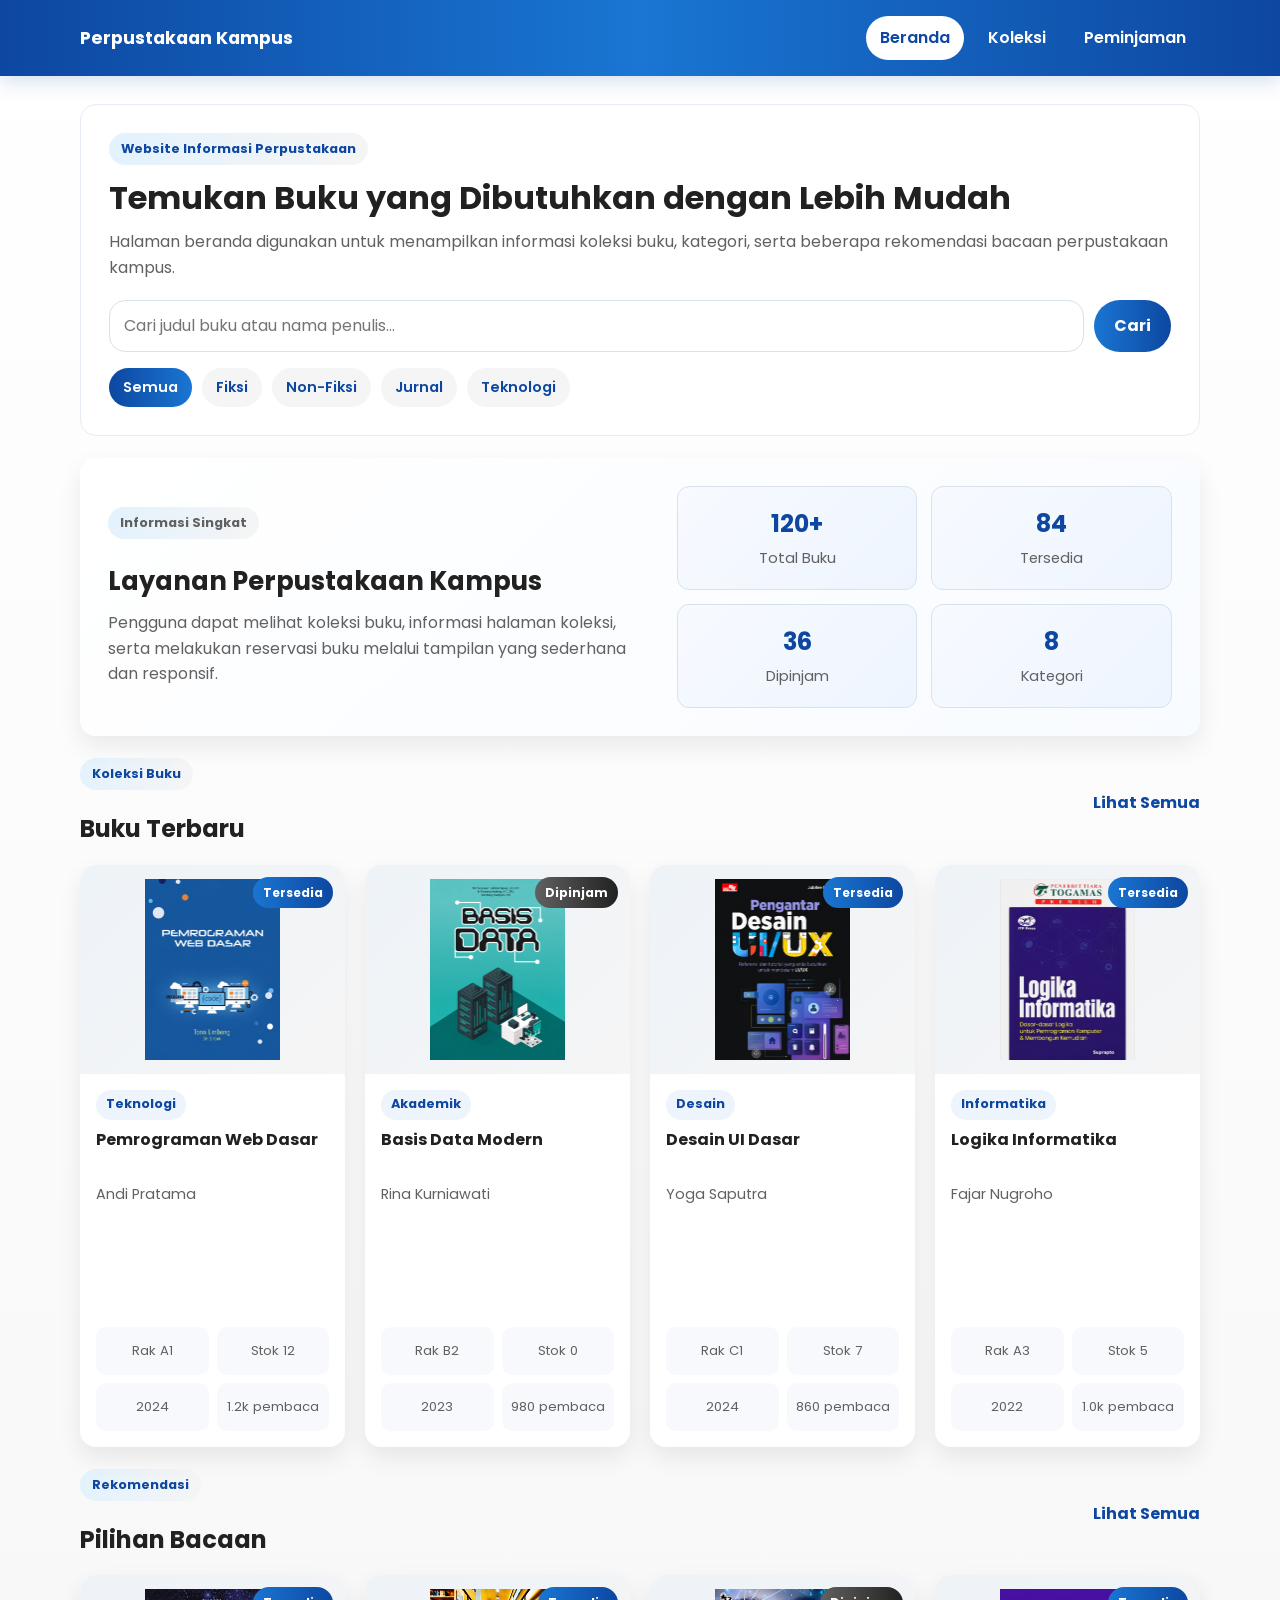
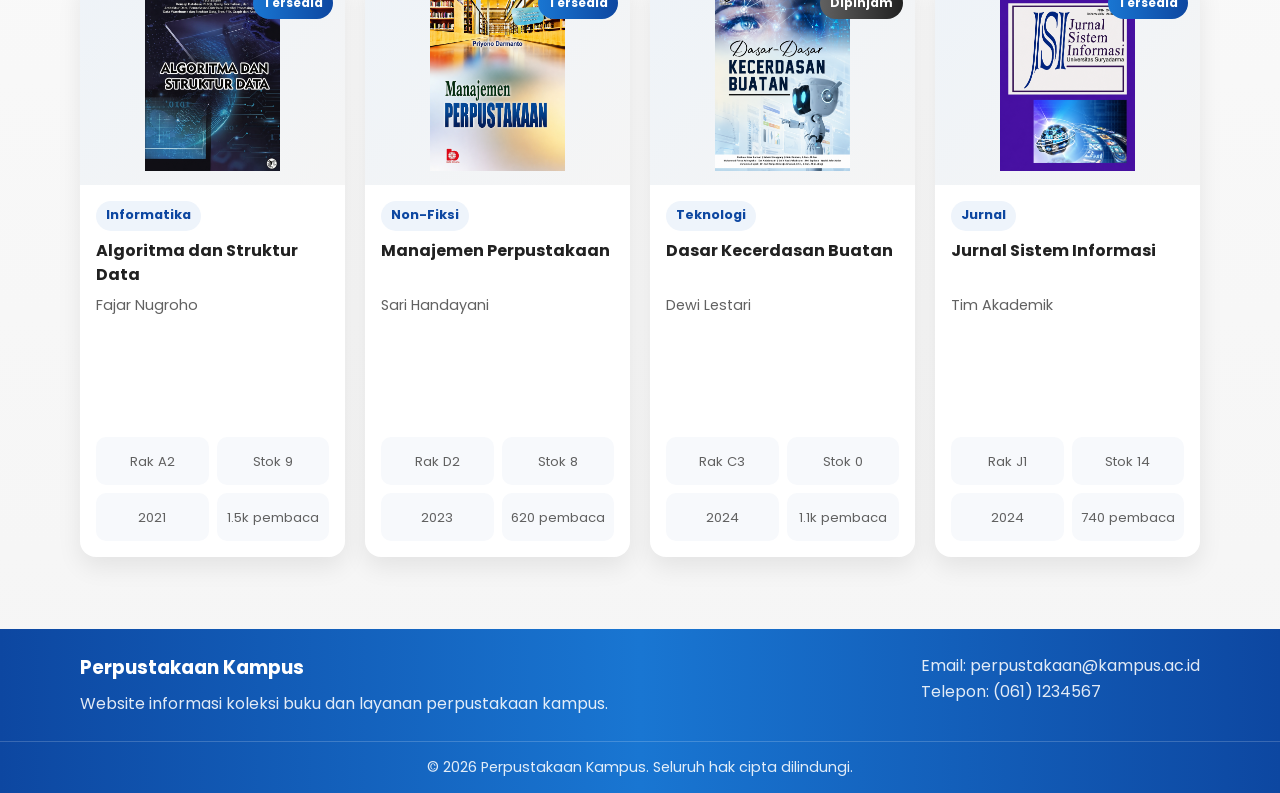
==== index.html @ 957987d6 "push awal 3 page" ====
<!DOCTYPE html>
<html lang="id">
  <head>
    <meta charset="UTF-8" />
    <meta name="viewport" content="width=device-width, initial-scale=1.0" />
    <title>Website Informasi Perpustakaan</title>

    <link rel="preconnect" href="https://fonts.googleapis.com" />
    <link rel="preconnect" href="https://fonts.gstatic.com" crossorigin />
    <link
      href="https://fonts.googleapis.com/css2?family=Poppins:wght@400;500;600;700&display=swap"
      rel="stylesheet"
    />

    <link rel="stylesheet" href="style/style.css" />
  </head>
  <body>
    <header class="site-header">
      <div class="container nav-wrapper">
        <input type="checkbox" id="nav-check-index" class="nav-check" />
        <nav class="navbar">
          <label
            for="nav-check-index"
            class="nav-toggle"
            aria-label="Buka menu navigasi"
          >
            <span></span>
            <span></span>
            <span></span>
          </label>

          <a href="index.html" class="logo">Perpustakaan Kampus</a>

          <ul class="nav-menu">
            <li><a href="index.html" class="active">Beranda</a></li>
            <li><a href="./page/koleksi.html">Koleksi</a></li>
            <li><a href="./page/peminjaman.html">Peminjaman</a></li>
          </ul>
        </nav>
      </div>
    </header>

    <main>
      <section class="hero">
        <div class="container">
          <div class="hero-content">
            <p class="hero-label">Website Informasi Perpustakaan</p>
            <h1>Temukan Buku yang Dibutuhkan dengan Lebih Mudah</h1>
            <p class="hero-text">
              Halaman beranda digunakan untuk menampilkan informasi koleksi
              buku, kategori, serta beberapa rekomendasi bacaan perpustakaan
              kampus.
            </p>

            <form class="search-box">
              <input
                type="search"
                placeholder="Cari judul buku atau nama penulis..."
              />
              <button type="submit">Cari</button>
            </form>

            <div class="category-list">
              <span class="category active">Semua</span>
              <span class="category">Fiksi</span>
              <span class="category">Non-Fiksi</span>
              <span class="category">Jurnal</span>
              <span class="category">Teknologi</span>
            </div>
          </div>
        </div>
      </section>

      <section class="info-section">
        <div class="container">
          <div class="info-box">
            <div class="info-text">
              <p class="section-label">Informasi Singkat</p>
              <h2>Layanan Perpustakaan Kampus</h2>
              <p>
                Pengguna dapat melihat koleksi buku, informasi halaman koleksi,
                serta melakukan reservasi buku melalui tampilan yang sederhana
                dan responsif.
              </p>
            </div>

            <div class="info-stats">
              <div class="stat-item">
                <h3>120+</h3>
                <p>Total Buku</p>
              </div>
              <div class="stat-item">
                <h3>84</h3>
                <p>Tersedia</p>
              </div>
              <div class="stat-item">
                <h3>36</h3>
                <p>Dipinjam</p>
              </div>
              <div class="stat-item">
                <h3>8</h3>
                <p>Kategori</p>
              </div>
            </div>
          </div>
        </div>
      </section>

      <section class="book-section">
        <div class="container">
          <div class="section-header">
            <div>
              <p class="section-label">Koleksi Buku</p>
              <h2>Buku Terbaru</h2>
            </div>
            <a href="./page/koleksi.html" class="section-link">Lihat Semua</a>
          </div>

          <div class="book-grid">
            <article class="book-card">
              <div class="book-image">
                <img
                  src="./image/pemrograman web dasar.png"
                  alt="Cover buku Pemrograman Web Dasar"
                />
                <span class="status tersedia">Tersedia</span>
              </div>
              <div class="book-content">
                <p class="book-tag">Teknologi</p>
                <h3>Pemrograman Web Dasar</h3>
                <p class="author">Andi Pratama</p>
                <div class="meta">
                  <span>Rak A1</span>
                  <span>Stok 12</span>
                  <span>2024</span>
                  <span>1.2k pembaca</span>
                </div>
              </div>
            </article>

            <article class="book-card">
              <div class="book-image">
                <img
                  src="./image/basis data.png"
                  alt="Cover buku Basis Data Modern"
                />
                <span class="status dipinjam">Dipinjam</span>
              </div>
              <div class="book-content">
                <p class="book-tag">Akademik</p>
                <h3>Basis Data Modern</h3>
                <p class="author">Rina Kurniawati</p>
                <div class="meta">
                  <span>Rak B2</span>
                  <span>Stok 0</span>
                  <span>2023</span>
                  <span>980 pembaca</span>
                </div>
              </div>
            </article>

            <article class="book-card">
              <div class="book-image">
                <img
                  src="./image/desain UIUX.png"
                  alt="Cover buku Desain UI Dasar"
                />
                <span class="status tersedia">Tersedia</span>
              </div>
              <div class="book-content">
                <p class="book-tag">Desain</p>
                <h3>Desain UI Dasar</h3>
                <p class="author">Yoga Saputra</p>
                <div class="meta">
                  <span>Rak C1</span>
                  <span>Stok 7</span>
                  <span>2024</span>
                  <span>860 pembaca</span>
                </div>
              </div>
            </article>

            <article class="book-card">
              <div class="book-image">
                <img
                  src="./image/Logika Informatika.png"
                  alt="Cover buku Logika Informatika"
                />
                <span class="status tersedia">Tersedia</span>
              </div>
              <div class="book-content">
                <p class="book-tag">Informatika</p>
                <h3>Logika Informatika</h3>
                <p class="author">Fajar Nugroho</p>
                <div class="meta">
                  <span>Rak A3</span>
                  <span>Stok 5</span>
                  <span>2022</span>
                  <span>1.0k pembaca</span>
                </div>
              </div>
            </article>
          </div>
        </div>
      </section>

      <section class="book-section">
        <div class="container">
          <div class="section-header">
            <div>
              <p class="section-label">Rekomendasi</p>
              <h2>Pilihan Bacaan</h2>
            </div>
            <a href="./page/koleksi.html" class="section-link">Lihat Semua</a>
          </div>

          <div class="book-grid">
            <article class="book-card">
              <div class="book-image">
                <img
                  src="./image/algoritma dan struktur data.png"
                  alt="Cover buku Algoritma dan Struktur Data"
                />
                <span class="status tersedia">Tersedia</span>
              </div>
              <div class="book-content">
                <p class="book-tag">Informatika</p>
                <h3>Algoritma dan Struktur Data</h3>
                <p class="author">Fajar Nugroho</p>
                <div class="meta">
                  <span>Rak A2</span>
                  <span>Stok 9</span>
                  <span>2021</span>
                  <span>1.5k pembaca</span>
                </div>
              </div>
            </article>

            <article class="book-card">
              <div class="book-image">
                <img
                  src="./image/buku manajemen perpustakaan.png"
                  alt="Cover buku Manajemen Perpustakaan"
                />
                <span class="status tersedia">Tersedia</span>
              </div>
              <div class="book-content">
                <p class="book-tag">Non-Fiksi</p>
                <h3>Manajemen Perpustakaan</h3>
                <p class="author">Sari Handayani</p>
                <div class="meta">
                  <span>Rak D2</span>
                  <span>Stok 8</span>
                  <span>2023</span>
                  <span>620 pembaca</span>
                </div>
              </div>
            </article>

            <article class="book-card">
              <div class="book-image">
                <img
                  src="./image/AI.png"
                  alt="Cover buku Dasar Kecerdasan Buatan"
                />
                <span class="status dipinjam">Dipinjam</span>
              </div>
              <div class="book-content">
                <p class="book-tag">Teknologi</p>
                <h3>Dasar Kecerdasan Buatan</h3>
                <p class="author">Dewi Lestari</p>
                <div class="meta">
                  <span>Rak C3</span>
                  <span>Stok 0</span>
                  <span>2024</span>
                  <span>1.1k pembaca</span>
                </div>
              </div>
            </article>

            <article class="book-card">
              <div class="book-image">
                <img
                  src="./image/jurnal SI.png"
                  alt="Cover buku Jurnal Sistem Informasi"
                />
                <span class="status tersedia">Tersedia</span>
              </div>
              <div class="book-content">
                <p class="book-tag">Jurnal</p>
                <h3>Jurnal Sistem Informasi</h3>
                <p class="author">Tim Akademik</p>
                <div class="meta">
                  <span>Rak J1</span>
                  <span>Stok 14</span>
                  <span>2024</span>
                  <span>740 pembaca</span>
                </div>
              </div>
            </article>
          </div>
        </div>
      </section>
    </main>

    <footer class="site-footer">
      <div class="container footer-content">
        <div>
          <h3>Perpustakaan Kampus</h3>
          <p>Website informasi koleksi buku dan layanan perpustakaan kampus.</p>
        </div>
        <div>
          <p>Email: perpustakaan@kampus.ac.id</p>
          <p>Telepon: (061) 1234567</p>
        </div>
      </div>
      <div class="footer-bottom">
        <p>&copy; 2026 Perpustakaan Kampus. Seluruh hak cipta dilindungi.</p>
      </div>
    </footer>
  </body>
</html>
---- style/style.css ----
* {
  margin: 0;
  padding: 0;
  box-sizing: border-box;
}

html {
  scroll-behavior: smooth;
}

body {
  font-family: "Poppins", Arial, sans-serif;
  background: linear-gradient(180deg, #ffffff 0%, #f5f5f5 100%);
  color: #212121;
  line-height: 1.6;
}

img {
  width: 100%;
  display: block;
}

a {
  text-decoration: none;
  color: inherit;
}

button,
input,
select,
textarea {
  font: inherit;
}

input,
select,
textarea {
  outline: none;
}

.container {
  width: 90%;
  max-width: 1120px;
  margin: 0 auto;
}

/* header */
.site-header {
  background: linear-gradient(90deg, #0d47a1 0%, #1976d2 50%, #0d47a1 100%);
  position: sticky;
  top: 0;
  z-index: 1000;
  box-shadow: 0 6px 18px rgba(13, 71, 161, 0.16);
}

.nav-wrapper {
  position: relative;
}

.nav-check {
  display: none;
}

.navbar {
  min-height: 76px;
  display: flex;
  align-items: center;
  justify-content: space-between;
  gap: 20px;
}

.logo {
  font-size: 1.1rem;
  font-weight: 700;
  color: #ffffff;
}

.nav-menu {
  list-style: none;
  display: flex;
  align-items: center;
  gap: 10px;
  flex-wrap: wrap;
}

.nav-menu a {
  display: inline-block;
  padding: 9px 14px;
  border-radius: 999px;
  font-weight: 600;
  color: #ffffff;
  transition: 0.25s ease;
}

.nav-menu a:hover {
  background: rgba(255, 255, 255, 0.16);
  color: #ffffff;
}

.nav-menu a.active {
  background: #ffffff;
  color: #0d47a1;
}

.nav-toggle {
  display: none;
  width: 42px;
  height: 42px;
  border-radius: 10px;
  border: 1px solid rgba(255, 255, 255, 0.28);
  background: rgba(255, 255, 255, 0.14);
  cursor: pointer;
  align-items: center;
  justify-content: center;
  flex-direction: column;
  gap: 5px;
}

.nav-toggle span {
  width: 20px;
  height: 2px;
  background: #ffffff;
  display: block;
  transition: 0.25s ease;
}

/* section */
main {
  padding: 28px 0 40px;
}

.hero,
.page-hero,
.info-section,
.book-section,
.content-section {
  margin-bottom: 22px;
}

.hero-content,
.page-intro,
.info-box,
.book-card,
.form-card,
.info-card,
.toolbar,
.peminjaman-box {
  background: #ffffff;
  border-radius: 16px;
}

.page-intro,
.info-box,
.book-card,
.form-card,
.info-card,
.toolbar,
.peminjaman-box {
  box-shadow: 0 10px 24px rgba(0, 0, 0, 0.08);
}

.hero-content,
.page-intro,
.info-box,
.form-card,
.peminjaman-box {
  padding: 28px;
}

.hero-label,
.section-label {
  display: inline-block;
  background: linear-gradient(90deg, #e3f2fd 0%, #f5f5f5 100%);
  color: #0d47a1;
  padding: 6px 12px;
  border-radius: 999px;
  font-size: 0.8rem;
  font-weight: 700;
  margin-bottom: 12px;
}

/* hero */
.hero {
  background: transparent;
  border-radius: 0;
  padding: 0;
}

.hero-content {
  box-shadow: none;
  border: 1px solid #e6ecf3;
}

.hero-content h1,
.page-intro h1 {
  font-size: 2rem;
  line-height: 1.3;
  margin-bottom: 10px;
}

.hero-text,
.page-intro p,
.info-text p,
.info-card p,
.form-note,
.peminjaman-desc {
  color: #616161;
}

/* search box */
.search-box,
.toolbar-search {
  display: flex;
  gap: 10px;
  margin: 20px 0 16px;
}

.search-box input,
.toolbar-search input,
.form-group input,
.form-group select,
.form-group textarea {
  flex: 1;
  padding: 12px 14px;
  border: 1px solid #d9e1ea;
  border-radius: 16px;
  background: #ffffff;
}

.form-group textarea {
  border-radius: 12px;
  resize: vertical;
}

.search-box input:focus,
.toolbar-search input:focus,
.form-group input:focus,
.form-group select:focus,
.form-group textarea:focus {
  border-color: #1976d2;
  box-shadow: 0 0 0 3px rgba(25, 118, 210, 0.1);
}

.search-box button,
.btn-primary,
.btn-secondary {
  border: none;
  border-radius: 999px;
  padding: 12px 20px;
  font-weight: 700;
  cursor: pointer;
  transition: 0.25s ease;
}

.search-box button,
.btn-primary {
  background: linear-gradient(90deg, #1976d2 0%, #0d47a1 100%);
  color: #ffffff;
}

.btn-secondary {
  background: linear-gradient(90deg, #0d47a1 0%, #1976d2 100%);
  color: #ffffff;
}

.search-box button:hover,
.btn-primary:hover,
.btn-secondary:hover {
  transform: translateY(-2px);
  filter: brightness(0.96);
}

/* kategori */
.category-list,
.category-chips {
  display: flex;
  flex-wrap: wrap;
  gap: 10px;
}

.category,
.category-chip {
  padding: 8px 14px;
  border-radius: 999px;
  background: #f5f5f5;
  color: #0d47a1;
  font-size: 0.9rem;
  font-weight: 600;
  transition: 0.25s ease;
}

.category.active,
.category-chip.active {
  background: linear-gradient(90deg, #0d47a1 0%, #1976d2 100%);
  color: #ffffff;
}

.category:hover,
.category-chip:hover {
  background: #1976d2;
  color: #ffffff;
  transform: translateY(-2px);
}

/* info dan statistika */
.info-box {
  display: grid;
  grid-template-columns: 1.1fr 1fr;
  gap: 24px;
  align-items: center;
  background: linear-gradient(135deg, #ffffff 0%, #f8fbff 100%);
}

.info-text h2 {
  font-size: 1.6rem;
  margin: 10px 0 8px;
}

.info-stats {
  display: grid;
  grid-template-columns: repeat(2, 1fr);
  gap: 14px;
}

.stat-item {
  background: linear-gradient(135deg, #f7faff 0%, #eef5ff 100%);
  border: 1px solid #d9e1ea;
  border-radius: 12px;
  padding: 18px;
  text-align: center;
  animation: fadeUp 0.8s ease both;
}

.stat-item:nth-child(1) {
  animation-delay: 0.1s;
}

.stat-item:nth-child(2) {
  animation-delay: 0.2s;
}

.stat-item:nth-child(3) {
  animation-delay: 0.3s;
}

.stat-item:nth-child(4) {
  animation-delay: 0.4s;
}

.stat-item h3 {
  color: #0d47a1;
  font-size: 1.5rem;
  margin-bottom: 4px;
}

.stat-item p {
  color: #616161;
  font-size: 0.92rem;
}

/* styling section header */
.section-header {
  display: flex;
  justify-content: space-between;
  align-items: center;
  gap: 16px;
  margin-bottom: 16px;
}

.section-header h2 {
  margin-top: 8px;
  font-size: 1.5rem;
}

.section-link {
  color: #0d47a1;
  font-weight: 700;
  transition: 0.25s ease;
}

.section-link:hover {
  color: #1976d2;
}

/* style bagian card buku */
.book-grid {
  display: grid;
  grid-template-columns: repeat(4, minmax(0, 1fr));
  gap: 20px;
  align-items: stretch;
}

.book-card {
  background: #ffffff;
  overflow: hidden;
  transition: 0.25s ease;
  height: 100%;
  display: flex;
  flex-direction: column;
}

.book-card:hover {
  transform: translateY(-4px);
  box-shadow: 0 14px 28px rgba(13, 71, 161, 0.12);
}

.book-image {
  position: relative;
  width: 100%;
  height: 320px;
  background: linear-gradient(135deg, #eef3f8 0%, #f5f5f5 100%);
  overflow: hidden;
  display: flex;
  align-items: center;
  justify-content: center;
  padding: 14px;
}

.book-image img {
  width: 100%;
  height: 100%;
  object-fit: contain;
  object-position: center;
  border-radius: 10px;
}

.status {
  position: absolute;
  top: 12px;
  right: 12px;
  font-size: 0.75rem;
  font-weight: 700;
  color: #ffffff;
  padding: 6px 10px;
  border-radius: 999px;
  z-index: 2;
}

.status.tersedia {
  background: linear-gradient(90deg, #1976d2 0%, #0d47a1 100%);
}

.status.dipinjam {
  background: linear-gradient(90deg, #616161 0%, #212121 100%);
}

.book-content {
  padding: 16px;
  display: grid;
  grid-template-rows: auto 48px 24px 1fr;
  row-gap: 8px;
  height: 100%;
}

.book-tag {
  display: inline-flex;
  align-items: center;
  justify-content: center;
  width: fit-content;
  min-height: 30px;
  padding: 4px 10px;
  border-radius: 999px;
  background: #eef4fb;
  color: #0d47a1;
  font-size: 0.8rem;
  font-weight: 700;
  transition: 0.25s ease;
}

.book-tag:hover {
  background: #1976d2;
  color: #ffffff;
}

.book-content h3 {
  font-size: 1rem;
  line-height: 1.5;
  min-height: 48px;
  overflow: hidden;
  margin: 0;
}

.author {
  font-size: 0.9rem;
  color: #616161;
  line-height: 1.5;
  min-height: 24px;
  overflow: hidden;
  margin: 0;
  white-space: nowrap;
}

.meta {
  display: grid;
  grid-template-columns: repeat(2, minmax(0, 1fr));
  grid-auto-rows: 48px;
  gap: 8px;
  align-self: end;
}

.meta span {
  background: #f7f9fc;
  padding: 8px 10px;
  border-radius: 10px;
  font-size: 0.82rem;
  color: #616161;
  text-align: center;
  height: 48px;
  display: flex;
  align-items: center;
  justify-content: center;
  line-height: 1.2;
  white-space: nowrap;
  overflow: hidden;
}

/* koleksi */
.toolbar {
  display: flex;
  justify-content: space-between;
  align-items: end;
  gap: 16px;
  padding: 20px;
  margin-bottom: 16px;
}

.toolbar-side label,
.form-group label {
  display: block;
  margin-bottom: 8px;
  color: #0d47a1;
  font-weight: 700;
}

.toolbar-side select {
  padding: 12px 14px;
  border: 1px solid #d9e1ea;
  border-radius: 16px;
  min-width: 200px;
  background: #ffffff;
}

.result-bar {
  margin: 16px 0;
  color: #616161;
  font-weight: 600;
}

#nama,
#nim,
#judul {
  width: 100%;
  max-width: 100%;
  min-width: 0;
  display: block;
  padding: 12px 16px;
  border: 1px solid #d9e1ea;
  border-radius: 20px;
  background: #ffffff;
  box-sizing: border-box;
}

#nama:focus,
#nim:focus,
#judul:focus {
  border-color: #1976d2;
}

#nama::placeholder,
#nim::placeholder,
#judul::placeholder {
  color: #616161;
}

.form-actions {
  display: flex;
  gap: 10px;
  flex-wrap: wrap;
}

.info-stack {
  display: grid;
  gap: 16px;
}

.info-card {
  padding: 20px;
}

.info-card h3 {
  color: #0d47a1;
  margin-bottom: 8px;
}

.form-note {
  margin-top: 14px;
  font-size: 0.95rem;
}

/* peminjaman styling */
.peminjaman-grid {
  display: grid;
  grid-template-columns: 1.1fr 0.9fr;
  gap: 20px;
}

.peminjaman-title {
  margin-bottom: 10px;
  font-size: 1.5rem;
  color: #212121;
}

.peminjaman-desc {
  margin-bottom: 18px;
}

.peminjaman-form-reset {
  box-shadow: none;
  padding: 0;
  background: transparent;
  border-radius: 0;
}

/* footer */
.site-footer {
  background: linear-gradient(90deg, #0d47a1 0%, #1976d2 50%, #0d47a1 100%);
  margin-top: 10px;
}

.footer-content {
  display: flex;
  justify-content: space-between;
  gap: 20px;
  padding: 24px 0;
}

.footer-content h3 {
  color: #ffffff;
  margin-bottom: 8px;
}

.footer-content p {
  color: rgba(255, 255, 255, 0.88);
}

.footer-bottom {
  border-top: 1px solid rgba(255, 255, 255, 0.18);
  text-align: center;
  padding: 14px 0;
  color: rgba(255, 255, 255, 0.88);
  font-size: 0.9rem;
}

/* animasi */
body {
  animation: pageFade 0.6s ease;
}

.hero-content,
.page-intro,
.info-box,
.toolbar,
.peminjaman-box,
.form-card,
.info-card {
  animation: fadeUp 0.7s ease both;
}

.book-card {
  animation: fadeUp 0.8s ease both;
}

.book-card:nth-child(1) {
  animation-delay: 0.1s;
}

.book-card:nth-child(2) {
  animation-delay: 0.2s;
}

.book-card:nth-child(3) {
  animation-delay: 0.3s;
}

.book-card:nth-child(4) {
  animation-delay: 0.4s;
}

.book-card:nth-child(5) {
  animation-delay: 0.5s;
}

.book-card:nth-child(6) {
  animation-delay: 0.6s;
}

.book-card:nth-child(7) {
  animation-delay: 0.7s;
}

.book-card:nth-child(8) {
  animation-delay: 0.8s;
}

@keyframes pageFade {
  from {
    opacity: 0;
  }
  to {
    opacity: 1;
  }
}

@keyframes fadeUp {
  from {
    opacity: 0;
    transform: translateY(14px);
  }
  to {
    opacity: 1;
    transform: translateY(0);
  }
}

@keyframes fadeUp {
  from {
    opacity: 0;
    transform: translateY(14px);
  }
  to {
    opacity: 1;
    transform: translateY(0);
  }
}

/* responsive dimensi 1024 */
@media (max-width: 1024px) {
  .book-grid {
    grid-template-columns: repeat(3, minmax(0, 1fr));
    gap: 18px;
  }

  .info-box {
    grid-template-columns: 1fr;
  }

  .peminjaman-grid {
    grid-template-columns: 1fr;
  }
}

/* responsive dimensi 768 */
@media (max-width: 768px) {
  .navbar {
    flex-wrap: wrap;
    justify-content: flex-start;
    min-height: 72px;
    padding: 14px 0;
    gap: 12px;
  }

  .nav-toggle {
    display: flex;
    order: 1;
  }

  .logo {
    order: 2;
  }

  .nav-menu {
    order: 3;
    width: 100%;
    flex-direction: column;
    align-items: flex-start;
    gap: 8px;
    max-height: 0;
    overflow: hidden;
    background: #f8fbff;
    border-radius: 12px;
    transition: max-height 0.3s ease, padding 0.3s ease, margin-top 0.3s ease;
    padding: 0 12px;
    margin-top: 0;
  }

  .nav-menu li {
    width: 100%;
  }

  .nav-menu a {
    width: 100%;
    border-radius: 10px;
    color: #0d47a1;
  }

  .nav-menu a.active {
    background: linear-gradient(90deg, #0d47a1 0%, #1976d2 100%);
    color: #ffffff;
  }

  .nav-check:checked + .navbar .nav-menu {
    max-height: 420px;
    padding: 12px;
    margin-top: 8px;
    border: 1px solid #d9e1ea;
  }

  .nav-check:checked + .navbar .nav-toggle span:nth-child(1) {
    transform: translateY(7px) rotate(45deg);
  }

  .nav-check:checked + .navbar .nav-toggle span:nth-child(2) {
    opacity: 0;
  }

  .nav-check:checked + .navbar .nav-toggle span:nth-child(3) {
    transform: translateY(-7px) rotate(-45deg);
  }

  .hero-content,
  .page-intro,
  .info-box,
  .peminjaman-box,
  .form-card,
  .toolbar {
    padding: 20px;
    border-radius: 14px;
  }

  .hero-content h1,
  .page-intro h1 {
    font-size: 1.7rem;
  }

  .book-grid {
    grid-template-columns: repeat(2, minmax(0, 1fr));
    gap: 16px;
    align-items: stretch;
  }

  .book-image {
    height: 300px;
    padding: 12px;
  }

  .book-content {
    padding: 14px;
    grid-template-rows: auto 46px 22px 1fr;
    row-gap: 8px;
  }

  .book-content h3 {
    font-size: 0.96rem;
    line-height: 1.45;
    min-height: 46px;
  }

  .author {
    font-size: 0.86rem;
    line-height: 1.4;
    min-height: 22px;
  }

  .meta {
    grid-template-columns: repeat(2, minmax(0, 1fr));
    gap: 8px;
  }

  .meta span {
    font-size: 0.8rem;
    min-height: 38px;
    padding: 8px;
  }

  .info-stats {
    grid-template-columns: repeat(2, 1fr);
  }

  .toolbar {
    flex-direction: column;
    align-items: stretch;
  }

  .toolbar-search {
    width: 100%;
  }

  .toolbar-search input,
  .toolbar-search button {
    width: 100%;
  }

  .toolbar-side select {
    width: 100%;
    min-width: 0;
  }
}

/* responsive dimensi 576 */
@media (max-width: 576px) {
  .container {
    width: 92%;
  }

  main {
    padding: 20px 0 32px;
  }

  .hero,
  .page-hero,
  .info-section,
  .book-section,
  .content-section {
    margin-bottom: 18px;
  }

  .hero-content,
  .page-intro,
  .info-box,
  .form-card,
  .toolbar,
  .peminjaman-box {
    padding: 18px;
    border-radius: 12px;
  }

  .hero-content h1,
  .page-intro h1 {
    font-size: 1.45rem;
  }

  .hero-text,
  .page-intro p,
  .info-text p,
  .info-card p,
  .form-note,
  .peminjaman-desc {
    font-size: 0.92rem;
  }

  .search-box,
  .toolbar-search,
  .form-actions {
    flex-direction: column;
  }

  .search-box button,
  .btn-primary,
  .btn-secondary,
  .toolbar-search button {
    width: 100%;
  }

  .category-list,
  .category-chips {
    gap: 8px;
  }

  .category,
  .category-chip {
    font-size: 0.82rem;
    padding: 7px 12px;
  }

  .section-header {
    flex-direction: column;
    align-items: flex-start;
  }

  .section-header h2 {
    font-size: 1.3rem;
  }

  .book-grid {
    grid-template-columns: 1fr;
  }

  .book-image {
    height: 280px;
    padding: 12px;
  }

  .info-stats {
    grid-template-columns: 1fr;
  }

  .meta {
    grid-template-columns: 1fr 1fr;
  }

  .footer-content {
    flex-direction: column;
    padding: 20px 0;
  }
}
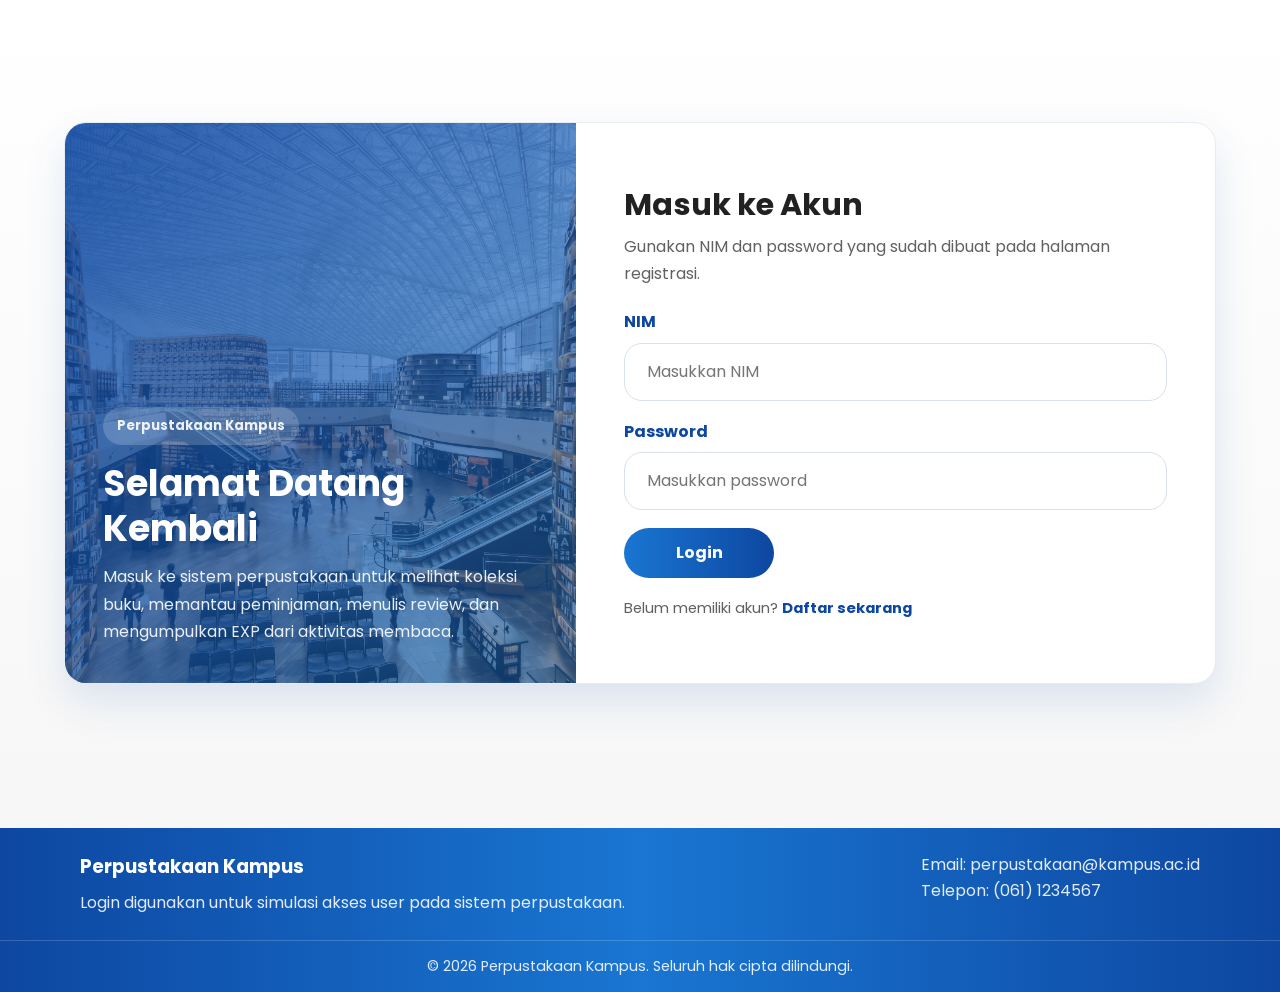
==== commit 2362989b: "full program" ====
--- a/index.html
+++ b/index.html
@@ -3,7 +3,7 @@
   <head>
     <meta charset="UTF-8" />
     <meta name="viewport" content="width=device-width, initial-scale=1.0" />
-    <title>Website Informasi Perpustakaan</title>
+    <title>Website Perpustakaan Kampus</title>
 
     <link rel="preconnect" href="https://fonts.googleapis.com" />
     <link rel="preconnect" href="https://fonts.gstatic.com" crossorigin />
@@ -11,13 +11,20 @@
       href="https://fonts.googleapis.com/css2?family=Poppins:wght@400;500;600;700&display=swap"
       rel="stylesheet"
     />
-
+    <link rel="icon" type="image/png" href="image/logo.png" />
     <link rel="stylesheet" href="style/style.css" />
+    <script>
+      // mengarahkan halaman login
+      if (!localStorage.getItem("akunLoginPerpustakaan")) {
+        window.location.replace("page/login.html");
+      }
+    </script>
   </head>
   <body>
     <header class="site-header">
       <div class="container nav-wrapper">
         <input type="checkbox" id="nav-check-index" class="nav-check" />
+
         <nav class="navbar">
           <label
             for="nav-check-index"
@@ -31,25 +38,156 @@
 
           <a href="index.html" class="logo">Perpustakaan Kampus</a>
 
-          <ul class="nav-menu">
+          <ul class="nav-menu nav-menu-main">
             <li><a href="index.html" class="active">Beranda</a></li>
             <li><a href="./page/koleksi.html">Koleksi</a></li>
             <li><a href="./page/peminjaman.html">Peminjaman</a></li>
           </ul>
+
+          <ul class="nav-menu nav-menu-actions">
+            <li>
+              <button
+                type="button"
+                class="nav-icon-link"
+                id="btnNotif"
+                title="Notifikasi"
+                aria-label="Buka notifikasi"
+              >
+                <span class="nav-svg-icon">
+                  <svg xmlns="http://www.w3.org/2000/svg" viewBox="0 0 640 640">
+                    <path
+                      d="M320 64C306.7 64 296 74.7 296 88L296 97.7C214.6 109.3 152 179.4 152 264L152 278.5C152 316.2 142 353.2 123 385.8L101.1 423.2C97.8 429 96 435.5 96 442.2C96 463.1 112.9 480 133.8 480L506.2 480C527.1 480 544 463.1 544 442.2C544 435.5 542.2 428.9 538.9 423.2L517 385.7C498 353.1 488 316.1 488 278.4L488 263.9C488 179.3 425.4 109.2 344 97.6L344 87.9C344 74.6 333.3 63.9 320 63.9zM488.4 432L151.5 432L164.4 409.9C187.7 370 200 324.6 200 278.5L200 264C200 197.7 253.7 144 320 144C386.3 144 440 197.7 440 264L440 278.5C440 324.7 452.3 370 475.5 409.9L488.4 432zM252.1 528C262 556 288.7 576 320 576C351.3 576 378 556 387.9 528L252.1 528z"
+                    />
+                  </svg>
+                </span>
+                <span class="notif-badge" id="notifBadge">0</span>
+              </button>
+            </li>
+
+            <li>
+              <a
+                href="page/profile.html"
+                class="nav-icon-link"
+                title="Profile"
+                aria-label="Buka profile"
+              >
+                <span class="nav-svg-icon">
+                  <svg xmlns="http://www.w3.org/2000/svg" viewBox="0 0 640 640">
+                    <path
+                      d="M320 312C386.3 312 440 258.3 440 192C440 125.7 386.3 72 320 72C253.7 72 200 125.7 200 192C200 258.3 253.7 312 320 312zM290.3 368C191.8 368 112 447.8 112 546.3C112 562.7 125.3 576 141.7 576L498.3 576C514.7 576 528 562.7 528 546.3C528 447.8 448.2 368 349.7 368L290.3 368z"
+                    />
+                  </svg>
+                </span>
+              </a>
+            </li>
+          </ul>
         </nav>
       </div>
     </header>
 
+    <div class="notif-overlay" id="notifOverlay"></div>
+
+    <section class="notif-popup" id="notifPopup" aria-label="Popup notifikasi">
+      <div class="notif-header">
+        <div>
+          <p class="notif-label">Notifikasi</p>
+          <h2>Notifikasi</h2>
+        </div>
+
+        <button
+          type="button"
+          id="btnRefreshNotif"
+          class="notif-refresh"
+          aria-label="Muat ulang notifikasi"
+        >
+          ↻
+        </button>
+      </div>
+
+      <div class="notif-tabs">
+        <button type="button" class="notif-tab active" data-filter="semua">
+          Semua
+        </button>
+
+        <button type="button" class="notif-tab" data-filter="belum">
+          Belum Dibaca
+        </button>
+      </div>
+
+      <!--  menampilkan notifikasi -->
+      <div class="notif-list" id="notifList">
+        <p class="notif-empty">Tidak ada notifikasi</p>
+      </div>
+    </section>
+
     <main>
+      <section class="hero-slider">
+        <div class="container">
+          <div class="slider-card">
+            <div class="slider-content">
+              <p class="slider-label">Perpustakaan Kampus</p>
+
+              <h1 id="sliderJudul">Selamat Datang di Perpustakaan Kampus</h1>
+
+              <p id="sliderDeskripsi">
+                Temukan buku akademik, teknologi, jurnal, dan bacaan pilihan
+                dengan lebih mudah.
+              </p>
+
+              <div class="slider-actions">
+                <a
+                  href="page/koleksi.html"
+                  class="btn-primary"
+                  id="sliderTombol"
+                >
+                  Lihat Koleksi
+                </a>
+
+                <div class="slider-controls">
+                  <button
+                    type="button"
+                    class="slider-control"
+                    id="sliderPrev"
+                    aria-label="Slide sebelumnya"
+                  >
+                    ‹
+                  </button>
+
+                  <button
+                    type="button"
+                    class="slider-control"
+                    id="sliderNext"
+                    aria-label="Slide berikutnya"
+                  >
+                    ›
+                  </button>
+                </div>
+              </div>
+
+              <div id="sliderIndikator" class="slider-dots"></div>
+            </div>
+
+            <div class="slider-image">
+              <img
+                src="image/pemrograman web dasar.png"
+                alt="Banner Perpustakaan Kampus"
+                id="sliderGambar"
+              />
+            </div>
+          </div>
+        </div>
+      </section>
+
       <section class="hero">
         <div class="container">
           <div class="hero-content">
-            <p class="hero-label">Website Informasi Perpustakaan</p>
+            <p class="hero-label">Cari Koleksi Buku</p>
+
             <h1>Temukan Buku yang Dibutuhkan dengan Lebih Mudah</h1>
+
             <p class="hero-text">
-              Halaman beranda digunakan untuk menampilkan informasi koleksi
-              buku, kategori, serta beberapa rekomendasi bacaan perpustakaan
-              kampus.
+              Gunakan pencarian dan kategori untuk menemukan buku yang sesuai
+              sebelum mengajukan peminjaman.
             </p>
 
             <form class="search-box">
@@ -62,10 +200,12 @@
 
             <div class="category-list">
               <span class="category active">Semua</span>
-              <span class="category">Fiksi</span>
+              <span class="category">Teknologi</span>
+              <span class="category">Akademik</span>
+              <span class="category">Desain</span>
+              <span class="category">Informatika</span>
+              <span class="category">Jurnal</span>
               <span class="category">Non-Fiksi</span>
-              <span class="category">Jurnal</span>
-              <span class="category">Teknologi</span>
             </div>
           </div>
         </div>
@@ -78,9 +218,9 @@
               <p class="section-label">Informasi Singkat</p>
               <h2>Layanan Perpustakaan Kampus</h2>
               <p>
-                Pengguna dapat melihat koleksi buku, informasi halaman koleksi,
-                serta melakukan reservasi buku melalui tampilan yang sederhana
-                dan responsif.
+                Website ini membantu mahasiswa melihat koleksi buku, membaca
+                ringkasan buku, mengajukan peminjaman, serta memantau status
+                peminjaman secara sederhana.
               </p>
             </div>
 
@@ -89,14 +229,17 @@
                 <h3>120+</h3>
                 <p>Total Buku</p>
               </div>
+
               <div class="stat-item">
                 <h3>84</h3>
                 <p>Tersedia</p>
               </div>
+
               <div class="stat-item">
                 <h3>36</h3>
                 <p>Dipinjam</p>
               </div>
+
               <div class="stat-item">
                 <h3>8</h3>
                 <p>Kategori</p>
@@ -113,94 +256,12 @@
               <p class="section-label">Koleksi Buku</p>
               <h2>Buku Terbaru</h2>
             </div>
-            <a href="./page/koleksi.html" class="section-link">Lihat Semua</a>
-          </div>
-
-          <div class="book-grid">
-            <article class="book-card">
-              <div class="book-image">
-                <img
-                  src="./image/pemrograman web dasar.png"
-                  alt="Cover buku Pemrograman Web Dasar"
-                />
-                <span class="status tersedia">Tersedia</span>
-              </div>
-              <div class="book-content">
-                <p class="book-tag">Teknologi</p>
-                <h3>Pemrograman Web Dasar</h3>
-                <p class="author">Andi Pratama</p>
-                <div class="meta">
-                  <span>Rak A1</span>
-                  <span>Stok 12</span>
-                  <span>2024</span>
-                  <span>1.2k pembaca</span>
-                </div>
-              </div>
-            </article>
-
-            <article class="book-card">
-              <div class="book-image">
-                <img
-                  src="./image/basis data.png"
-                  alt="Cover buku Basis Data Modern"
-                />
-                <span class="status dipinjam">Dipinjam</span>
-              </div>
-              <div class="book-content">
-                <p class="book-tag">Akademik</p>
-                <h3>Basis Data Modern</h3>
-                <p class="author">Rina Kurniawati</p>
-                <div class="meta">
-                  <span>Rak B2</span>
-                  <span>Stok 0</span>
-                  <span>2023</span>
-                  <span>980 pembaca</span>
-                </div>
-              </div>
-            </article>
-
-            <article class="book-card">
-              <div class="book-image">
-                <img
-                  src="./image/desain UIUX.png"
-                  alt="Cover buku Desain UI Dasar"
-                />
-                <span class="status tersedia">Tersedia</span>
-              </div>
-              <div class="book-content">
-                <p class="book-tag">Desain</p>
-                <h3>Desain UI Dasar</h3>
-                <p class="author">Yoga Saputra</p>
-                <div class="meta">
-                  <span>Rak C1</span>
-                  <span>Stok 7</span>
-                  <span>2024</span>
-                  <span>860 pembaca</span>
-                </div>
-              </div>
-            </article>
-
-            <article class="book-card">
-              <div class="book-image">
-                <img
-                  src="./image/Logika Informatika.png"
-                  alt="Cover buku Logika Informatika"
-                />
-                <span class="status tersedia">Tersedia</span>
-              </div>
-              <div class="book-content">
-                <p class="book-tag">Informatika</p>
-                <h3>Logika Informatika</h3>
-                <p class="author">Fajar Nugroho</p>
-                <div class="meta">
-                  <span>Rak A3</span>
-                  <span>Stok 5</span>
-                  <span>2022</span>
-                  <span>1.0k pembaca</span>
-                </div>
-              </div>
-            </article>
-          </div>
+
+            <a href="page/koleksi.html" class="section-link">Lihat Semua</a>
+          </div>
+
+          <!-- menampilkan data buku -->
+          <div class="book-grid" id="bookTerbaru"></div>
         </div>
       </section>
 
@@ -211,93 +272,56 @@
               <p class="section-label">Rekomendasi</p>
               <h2>Pilihan Bacaan</h2>
             </div>
-            <a href="./page/koleksi.html" class="section-link">Lihat Semua</a>
-          </div>
-
-          <div class="book-grid">
-            <article class="book-card">
-              <div class="book-image">
-                <img
-                  src="./image/algoritma dan struktur data.png"
-                  alt="Cover buku Algoritma dan Struktur Data"
-                />
-                <span class="status tersedia">Tersedia</span>
-              </div>
-              <div class="book-content">
-                <p class="book-tag">Informatika</p>
-                <h3>Algoritma dan Struktur Data</h3>
-                <p class="author">Fajar Nugroho</p>
-                <div class="meta">
-                  <span>Rak A2</span>
-                  <span>Stok 9</span>
-                  <span>2021</span>
-                  <span>1.5k pembaca</span>
-                </div>
-              </div>
-            </article>
-
-            <article class="book-card">
-              <div class="book-image">
-                <img
-                  src="./image/buku manajemen perpustakaan.png"
-                  alt="Cover buku Manajemen Perpustakaan"
-                />
-                <span class="status tersedia">Tersedia</span>
-              </div>
-              <div class="book-content">
-                <p class="book-tag">Non-Fiksi</p>
-                <h3>Manajemen Perpustakaan</h3>
-                <p class="author">Sari Handayani</p>
-                <div class="meta">
-                  <span>Rak D2</span>
-                  <span>Stok 8</span>
-                  <span>2023</span>
-                  <span>620 pembaca</span>
-                </div>
-              </div>
-            </article>
-
-            <article class="book-card">
-              <div class="book-image">
-                <img
-                  src="./image/AI.png"
-                  alt="Cover buku Dasar Kecerdasan Buatan"
-                />
-                <span class="status dipinjam">Dipinjam</span>
-              </div>
-              <div class="book-content">
-                <p class="book-tag">Teknologi</p>
-                <h3>Dasar Kecerdasan Buatan</h3>
-                <p class="author">Dewi Lestari</p>
-                <div class="meta">
-                  <span>Rak C3</span>
-                  <span>Stok 0</span>
-                  <span>2024</span>
-                  <span>1.1k pembaca</span>
-                </div>
-              </div>
-            </article>
-
-            <article class="book-card">
-              <div class="book-image">
-                <img
-                  src="./image/jurnal SI.png"
-                  alt="Cover buku Jurnal Sistem Informasi"
-                />
-                <span class="status tersedia">Tersedia</span>
-              </div>
-              <div class="book-content">
-                <p class="book-tag">Jurnal</p>
-                <h3>Jurnal Sistem Informasi</h3>
-                <p class="author">Tim Akademik</p>
-                <div class="meta">
-                  <span>Rak J1</span>
-                  <span>Stok 14</span>
-                  <span>2024</span>
-                  <span>740 pembaca</span>
-                </div>
-              </div>
-            </article>
+
+            <a href="page/koleksi.html" class="section-link">Lihat Semua</a>
+          </div>
+
+          <div class="book-grid" id="bookRekomendasi"></div>
+        </div>
+      </section>
+
+      <section class="info-section">
+        <div class="container">
+          <div class="info-box">
+            <div class="info-text">
+              <h2>Kumpulkan EXP dari Aktivitas Membaca</h2>
+              <p>
+                Mahasiswa yang aktif meminjam buku dan mengunjungi perpustakaan
+                dapat memperoleh EXP. Setelah mencapai level tertentu, user
+                berkesempatan mengikuti program reward dari perpustakaan.
+              </p>
+
+              <div class="form-actions mt-16">
+                <a href="page/profile.html" class="btn-primary"
+                  >Lihat Profile</a
+                >
+                <a href="page/peminjaman.html" class="btn-secondary">
+                  Ajukan Peminjaman
+                </a>
+              </div>
+            </div>
+
+            <div class="info-stats">
+              <div class="stat-item">
+                <h3>+10</h3>
+                <p>EXP Peminjaman</p>
+              </div>
+
+              <div class="stat-item">
+                <h3>+20</h3>
+                <p>EXP Pengembalian</p>
+              </div>
+
+              <div class="stat-item">
+                <h3>+5</h3>
+                <p>EXP Kunjungan</p>
+              </div>
+
+              <div class="stat-item">
+                <h3>Lv.10</h3>
+                <p>Reward Aktif</p>
+              </div>
+            </div>
           </div>
         </div>
       </section>
@@ -307,16 +331,24 @@
       <div class="container footer-content">
         <div>
           <h3>Perpustakaan Kampus</h3>
-          <p>Website informasi koleksi buku dan layanan perpustakaan kampus.</p>
-        </div>
+          <p>
+            Website informasi koleksi buku, layanan peminjaman, dan aktivitas
+            perpustakaan kampus.
+          </p>
+        </div>
+
         <div>
           <p>Email: perpustakaan@kampus.ac.id</p>
           <p>Telepon: (061) 1234567</p>
         </div>
       </div>
+
       <div class="footer-bottom">
         <p>&copy; 2026 Perpustakaan Kampus. Seluruh hak cipta dilindungi.</p>
       </div>
     </footer>
+
+    <script src="js/data.js"></script>
+    <script src="js/scripts.js"></script>
   </body>
 </html>
--- a/style/style.css
+++ b/style/style.css
@@ -13,6 +13,7 @@
   background: linear-gradient(180deg, #ffffff 0%, #f5f5f5 100%);
   color: #212121;
   line-height: 1.6;
+  animation: pageFade 0.6s ease;
 }
 
 img {
@@ -62,10 +63,10 @@
 }
 
 .navbar {
+  position: relative;
   min-height: 76px;
   display: flex;
   align-items: center;
-  justify-content: space-between;
   gap: 20px;
 }
 
@@ -73,6 +74,8 @@
   font-size: 1.1rem;
   font-weight: 700;
   color: #ffffff;
+  position: relative;
+  z-index: 2;
 }
 
 .nav-menu {
@@ -81,6 +84,22 @@
   align-items: center;
   gap: 10px;
   flex-wrap: wrap;
+}
+
+.nav-menu-main {
+  position: absolute;
+  left: 50%;
+  transform: translateX(-50%);
+  justify-content: center;
+  z-index: 1;
+}
+
+.nav-menu-actions {
+  margin-left: auto;
+  justify-content: flex-end;
+  gap: 12px;
+  position: relative;
+  z-index: 2;
 }
 
 .nav-menu a {
@@ -124,7 +143,61 @@
   transition: 0.25s ease;
 }
 
-/* section */
+/* icon navbar */
+.nav-icon-link {
+  position: relative;
+  width: 42px;
+  height: 42px;
+  padding: 0 !important;
+  border: none;
+  border-radius: 50% !important;
+  background: transparent;
+  color: #ffffff;
+  cursor: pointer;
+  display: inline-flex !important;
+  align-items: center;
+  justify-content: center;
+  transition: 0.25s ease;
+}
+
+.nav-svg-icon {
+  width: 22px;
+  height: 22px;
+  display: inline-flex;
+  align-items: center;
+  justify-content: center;
+}
+
+.nav-svg-icon svg {
+  width: 100%;
+  height: 100%;
+  display: block;
+  fill: currentColor;
+}
+
+.nav-icon-link:hover {
+  background: rgba(255, 255, 255, 0.16);
+  color: #ffffff;
+  transform: translateY(-2px);
+}
+
+.nav-icon-link.active {
+  background: #ffffff;
+  color: #0d47a1;
+  transform: translateY(-2px);
+}
+
+.nav-icon-link.active .nav-svg-icon {
+  width: 25px;
+  height: 25px;
+  transform: scale(1.08);
+}
+
+.nav-icon-link.active .nav-svg-icon svg {
+  filter: drop-shadow(0 2px 4px rgba(13, 71, 161, 0.2));
+}
+
+/* layout general */
 main {
   padding: 28px 0 40px;
 }
@@ -179,13 +252,16 @@
   margin-bottom: 12px;
 }
 
+.hero-content,
+.page-intro,
+.info-box,
+.toolbar,
+.form-card,
+.info-card {
+  animation: fadeUp 0.7s ease both;
+}
+
 /* hero */
-.hero {
-  background: transparent;
-  border-radius: 0;
-  padding: 0;
-}
-
 .hero-content {
   box-shadow: none;
   border: 1px solid #e6ecf3;
@@ -207,7 +283,123 @@
   color: #616161;
 }
 
-/* search box */
+/* slider untuk iklan */
+.hero-slider {
+  margin-bottom: 22px;
+}
+
+.slider-card {
+  background: linear-gradient(135deg, #ffffff 0%, #f4f9ff 100%);
+  border: 1px solid #e6ecf3;
+  border-radius: 18px;
+  padding: 28px;
+  display: grid;
+  grid-template-columns: 1.1fr 0.9fr;
+  gap: 24px;
+  align-items: center;
+  min-height: 360px;
+  overflow: hidden;
+  position: relative;
+}
+
+.slider-content {
+  position: relative;
+  z-index: 2;
+}
+
+.slider-label {
+  display: inline-block;
+  background: linear-gradient(90deg, #e3f2fd 0%, #f5f5f5 100%);
+  color: #0d47a1;
+  padding: 6px 12px;
+  border-radius: 999px;
+  font-size: 0.8rem;
+  font-weight: 700;
+  margin-bottom: 12px;
+}
+
+.slider-content h1 {
+  font-size: 2.1rem;
+  line-height: 1.3;
+  margin-bottom: 12px;
+  color: #212121;
+}
+
+.slider-content p {
+  color: #616161;
+  margin-bottom: 20px;
+}
+
+.slider-actions {
+  display: flex;
+  align-items: center;
+  gap: 12px;
+  flex-wrap: wrap;
+}
+
+.slider-image {
+  background: linear-gradient(135deg, #eef5ff 0%, #ffffff 100%);
+  border-radius: 18px;
+  height: 300px;
+  padding: 18px;
+  display: flex;
+  align-items: center;
+  justify-content: center;
+}
+
+.slider-image img {
+  width: 100%;
+  height: 100%;
+  object-fit: contain;
+}
+
+.slider-controls {
+  display: flex;
+  gap: 8px;
+}
+
+.slider-control {
+  width: 42px;
+  height: 42px;
+  border: none;
+  border-radius: 50%;
+  background: #ffffff;
+  color: #0d47a1;
+  font-size: 1.2rem;
+  font-weight: 700;
+  cursor: pointer;
+  box-shadow: 0 8px 18px rgba(13, 71, 161, 0.14);
+  transition: 0.25s ease;
+}
+
+.slider-control:hover {
+  background: #1976d2;
+  color: #ffffff;
+  transform: translateY(-2px);
+}
+
+.slider-dots,
+#sliderIndikator {
+  display: flex;
+  gap: 8px;
+  margin-top: 18px;
+}
+
+.slider-dot {
+  width: 10px;
+  height: 10px;
+  border-radius: 999px;
+  background: #c8d7e8;
+  cursor: pointer;
+  transition: 0.25s ease;
+}
+
+.slider-dot.active {
+  width: 28px;
+  background: #1976d2;
+}
+
+/* form umum */
 .search-box,
 .toolbar-search {
   display: flex;
@@ -227,6 +419,25 @@
   background: #ffffff;
 }
 
+.form-group {
+  margin-bottom: 16px;
+}
+
+.form-group label,
+.toolbar-side label {
+  display: block;
+  margin-bottom: 8px;
+  color: #0d47a1;
+  font-weight: 700;
+}
+
+.form-group small {
+  display: block;
+  margin-top: 6px;
+  color: #616161;
+  font-size: 0.8rem;
+}
+
 .form-group textarea {
   border-radius: 12px;
   resize: vertical;
@@ -270,6 +481,12 @@
   filter: brightness(0.96);
 }
 
+.form-actions {
+  display: flex;
+  gap: 10px;
+  flex-wrap: wrap;
+}
+
 /* kategori */
 .category-list,
 .category-chips {
@@ -302,7 +519,7 @@
   transform: translateY(-2px);
 }
 
-/* info dan statistika */
+/* info */
 .info-box {
   display: grid;
   grid-template-columns: 1.1fr 1fr;
@@ -331,22 +548,6 @@
   animation: fadeUp 0.8s ease both;
 }
 
-.stat-item:nth-child(1) {
-  animation-delay: 0.1s;
-}
-
-.stat-item:nth-child(2) {
-  animation-delay: 0.2s;
-}
-
-.stat-item:nth-child(3) {
-  animation-delay: 0.3s;
-}
-
-.stat-item:nth-child(4) {
-  animation-delay: 0.4s;
-}
-
 .stat-item h3 {
   color: #0d47a1;
   font-size: 1.5rem;
@@ -358,7 +559,7 @@
   font-size: 0.92rem;
 }
 
-/* styling section header */
+/* section header */
 .section-header {
   display: flex;
   justify-content: space-between;
@@ -382,7 +583,7 @@
   color: #1976d2;
 }
 
-/* style bagian card buku */
+/* card buku */
 .book-grid {
   display: grid;
   grid-template-columns: repeat(4, minmax(0, 1fr));
@@ -397,6 +598,7 @@
   height: 100%;
   display: flex;
   flex-direction: column;
+  animation: fadeUp 0.8s ease both;
 }
 
 .book-card:hover {
@@ -514,7 +716,7 @@
   overflow: hidden;
 }
 
-/* koleksi */
+/* halaman koleksi */
 .toolbar {
   display: flex;
   justify-content: space-between;
@@ -522,14 +724,6 @@
   gap: 16px;
   padding: 20px;
   margin-bottom: 16px;
-}
-
-.toolbar-side label,
-.form-group label {
-  display: block;
-  margin-bottom: 8px;
-  color: #0d47a1;
-  font-weight: 700;
 }
 
 .toolbar-side select {
@@ -546,79 +740,2046 @@
   font-weight: 600;
 }
 
-#nama,
-#nim,
-#judul {
+/* halaman detail buku */
+.detail-layout {
+  display: grid;
+  grid-template-columns: 340px 1fr;
+  gap: 28px;
+  align-items: start;
+}
+
+.detail-left {
+  display: grid;
+  gap: 20px;
+}
+
+.detail-cover,
+.detail-action,
+.detail-content {
+  background: #ffffff;
+  border-radius: 16px;
+  border: 1px solid #e6ecf3;
+}
+
+.detail-cover {
+  padding: 18px;
+}
+
+.detail-cover img {
+  height: 430px;
+  object-fit: contain;
+  object-position: center;
+  border-radius: 12px;
+  background: #f5f5f5;
+}
+
+.detail-action {
+  padding: 22px;
+}
+
+.detail-action h2 {
+  color: #0d47a1;
+  margin-bottom: 6px;
+}
+
+.detail-action p {
+  color: #616161;
+  margin-bottom: 14px;
+}
+
+.detail-btn {
+  display: block;
+  text-align: center;
+  margin-top: 12px;
+}
+
+.detail-content {
+  padding: 28px;
+}
+
+.detail-content h1 {
+  font-size: 2rem;
+  line-height: 1.3;
+  margin-bottom: 10px;
+}
+
+.detail-jenis {
+  color: #616161;
+  margin-bottom: 12px;
+  font-weight: 600;
+}
+
+.detail-meta-top {
+  display: flex;
+  flex-wrap: wrap;
+  gap: 12px;
+  color: #616161;
+  margin-bottom: 28px;
+}
+
+.detail-meta-top span {
+  background: #f5f5f5;
+  padding: 8px 12px;
+  border-radius: 999px;
+}
+
+.detail-tag-list {
+  display: flex;
+  flex-wrap: wrap;
+  gap: 10px;
+  margin: 14px 0 24px;
+}
+
+.detail-tag {
+  display: inline-flex;
+  align-items: center;
+  justify-content: center;
+  background: #eef4fb;
+  color: #0d47a1;
+  padding: 7px 12px;
+  border-radius: 999px;
+  font-size: 0.82rem;
+  font-weight: 700;
+}
+
+.detail-sinopsis {
+  margin-bottom: 26px;
+}
+
+.detail-sinopsis h2,
+.detail-karakteristik h2 {
+  margin-bottom: 10px;
+}
+
+.detail-sinopsis p,
+.detail-karakteristik ul {
+  color: #616161;
+  line-height: 1.8;
+}
+
+.detail-karakteristik {
+  margin-top: 24px;
+}
+
+.detail-karakteristik ul {
+  display: grid;
+  gap: 10px;
+  padding-left: 20px;
+}
+
+.detail-info {
+  display: grid;
+  grid-template-columns: repeat(4, 1fr);
+  gap: 14px;
+  background: #f5f5f5;
+  border-radius: 14px;
+  padding: 18px;
+}
+
+.detail-info span {
+  display: block;
+  font-size: 0.78rem;
+  color: #616161;
+  margin-bottom: 6px;
+}
+
+.detail-info strong {
+  color: #212121;
+}
+
+.detail-related {
+  margin-top: 28px;
+  margin-bottom: 0;
+}
+
+.related-grid {
+  display: grid;
+  grid-template-columns: repeat(3, 1fr);
+  gap: 18px;
+}
+
+.related-card img {
+  height: 180px;
+  object-fit: contain;
+  background: #f5f5f5;
+  border-radius: 14px;
+  padding: 10px;
+  margin-bottom: 10px;
+}
+
+.related-card h3 {
+  font-size: 0.95rem;
+}
+
+.related-card p {
+  color: #616161;
+  font-size: 0.88rem;
+}
+
+/* halaman peminjaman */
+.loan-v2-page {
+  padding-top: 42px;
+}
+
+.loan-v2-page .container {
+  max-width: 1380px;
+}
+
+.loan-v2-layout {
+  display: grid;
+  grid-template-columns: minmax(0, 1fr) 340px;
+  gap: 28px;
+  align-items: start;
+}
+
+.loan-v2-heading {
+  margin-bottom: 28px;
+}
+
+.loan-v2-heading h1 {
+  color: #0d47a1;
+  font-size: 2.15rem;
+  line-height: 1.25;
+  margin-bottom: 8px;
+}
+
+.loan-v2-heading p {
+  color: #616161;
+  max-width: 720px;
+}
+
+.loan-v2-form-card {
+  background: #ffffff;
+  border: 1px solid #e6ecf3;
+  border-radius: 20px;
+  padding: 32px;
+  box-shadow: 0 14px 34px rgba(13, 71, 161, 0.08);
+}
+
+.loan-v2-form-grid {
+  display: grid;
+  grid-template-columns: repeat(2, minmax(0, 1fr));
+  gap: 18px;
+}
+
+.loan-v2-form-card .form-group {
+  margin-bottom: 0;
+}
+
+.loan-v2-form-card input,
+.loan-v2-form-card select {
   width: 100%;
-  max-width: 100%;
+  min-height: 50px;
+  border-radius: 14px;
+}
+
+.loan-v2-form-actions {
+  display: flex;
+  justify-content: flex-end;
+  gap: 12px;
+  margin-top: 26px;
+}
+
+.loan-v2-form-actions .btn-primary,
+.loan-v2-form-actions .btn-secondary {
+  min-width: 160px;
+}
+
+.loan-v2-sidebar {
+  display: grid;
+  gap: 18px;
+}
+
+.loan-v2-summary-card,
+.loan-v2-process-card {
+  background: #ffffff;
+  border: 1px solid #e6ecf3;
+  border-radius: 18px;
+  padding: 22px;
+  box-shadow: 0 12px 28px rgba(13, 71, 161, 0.08);
+}
+
+.loan-v2-summary-card h2 {
+  color: #0d47a1;
+  font-size: 1.25rem;
+  margin-bottom: 12px;
+}
+
+.loan-v2-summary-list {
+  display: grid;
+}
+
+.loan-v2-summary-list div {
+  display: flex;
+  justify-content: space-between;
+  gap: 16px;
+  padding: 12px 0;
+  border-bottom: 1px solid #e6ecf3;
+}
+
+.loan-v2-summary-list div:last-child {
+  border-bottom: none;
+}
+
+.loan-v2-summary-list span {
+  color: #616161;
+  font-size: 0.9rem;
+}
+
+.loan-v2-summary-list strong {
+  color: #212121;
+  font-size: 0.9rem;
+  text-align: right;
+}
+
+.loan-v2-summary-list div:nth-child(3) strong {
+  color: #c62828;
+}
+
+.loan-v2-process-card {
+  background: #f7f9fc;
+}
+
+.loan-v2-process-card h3 {
+  color: #212121;
+  font-size: 1rem;
+  margin-bottom: 14px;
+  text-transform: uppercase;
+  letter-spacing: 0.04em;
+}
+
+.loan-v2-process-list {
+  display: grid;
+  gap: 12px;
+}
+
+.loan-v2-process-list div {
+  display: grid;
+  grid-template-columns: 28px 1fr;
+  gap: 10px;
+  align-items: start;
+}
+
+.loan-v2-process-list span {
+  width: 24px;
+  height: 24px;
+  border-radius: 50%;
+  background: #e3f2fd;
+  color: #0d47a1;
+  display: grid;
+  place-items: center;
+  font-size: 0.8rem;
+  font-weight: 700;
+}
+
+.loan-v2-process-list p {
+  color: #616161;
+  font-size: 0.86rem;
+  line-height: 1.5;
+}
+
+.loan-v2-rule-link {
+  display: block;
+  margin-top: 18px;
+  padding: 12px 14px;
+  border-radius: 14px;
+  background: #eaf2ff;
+  color: #0d47a1;
+  font-size: 0.9rem;
+  font-weight: 700;
+  text-align: center;
+  transition: 0.25s ease;
+}
+
+.loan-v2-rule-link:hover {
+  background: #0d47a1;
+  color: #ffffff;
+  transform: translateY(-2px);
+}
+
+/* tabel peminjaman */
+.loan-v2-table-section {
+  grid-column: 1 / -1;
+  width: 100%;
+  margin-top: 10px;
+}
+
+.loan-v2-table-card {
+  width: 100%;
+  background: #ffffff;
+  border: 1px solid #e6ecf3;
+  border-radius: 20px;
+  overflow: hidden;
+  box-shadow: 0 14px 34px rgba(13, 71, 161, 0.08);
+}
+
+.loan-v2-table-header {
+  padding: 24px 28px 16px;
+  border-bottom: 1px solid #eef2f6;
+}
+
+.loan-v2-table-header h2 {
+  color: #0d47a1;
+  font-size: 1.45rem;
+  margin: 0;
+}
+
+.loan-v2-table-wrapper {
+  width: 100%;
+  overflow-x: auto;
+}
+
+.loan-v2-table {
+  width: 100%;
+  min-width: 1250px;
+  table-layout: fixed;
+  border-collapse: collapse;
+}
+
+.loan-v2-table th,
+.loan-v2-table td {
+  padding: 18px 16px;
+  text-align: left;
+  vertical-align: middle;
+  border-bottom: 1px solid #eef2f6;
+  font-size: 0.9rem;
+  line-height: 1.5;
+}
+
+.loan-v2-table th {
+  background: #f7f9fc;
+  color: #0d47a1;
+  font-weight: 700;
+  white-space: nowrap;
+}
+
+.loan-v2-table td {
+  color: #424242;
+  word-break: normal;
+  overflow-wrap: break-word;
+}
+
+.loan-v2-table tbody tr:last-child td {
+  border-bottom: none;
+}
+
+.loan-v2-row {
+  cursor: pointer;
+  transition: background 0.2s ease;
+}
+
+.loan-v2-row:hover td {
+  background: #f8fbff;
+}
+
+.loan-v2-table th:nth-child(1),
+.loan-v2-table td:nth-child(1) {
+  width: 70px;
+  text-align: center;
+}
+
+.loan-v2-table th:nth-child(2),
+.loan-v2-table td:nth-child(2) {
+  width: 320px;
+}
+
+.loan-v2-table th:nth-child(3),
+.loan-v2-table td:nth-child(3) {
+  width: 150px;
+}
+
+.loan-v2-table th:nth-child(4),
+.loan-v2-table td:nth-child(4),
+.loan-v2-table th:nth-child(5),
+.loan-v2-table td:nth-child(5) {
+  width: 180px;
+}
+
+.loan-v2-table th:nth-child(6),
+.loan-v2-table td:nth-child(6) {
+  width: 150px;
+}
+
+.loan-v2-table th:nth-child(7),
+.loan-v2-table td:nth-child(7) {
+  width: 120px;
+}
+
+.loan-v2-table th:nth-child(8),
+.loan-v2-table td:nth-child(8) {
+  width: 220px;
+  text-align: center;
+}
+
+.loan-v2-number {
+  display: inline-flex;
+  align-items: center;
+  justify-content: center;
+  width: 30px;
+  height: 30px;
+  border-radius: 50%;
+  background: #eef4fb;
+  color: #0d47a1;
+  font-size: 0.82rem;
+  font-weight: 700;
+}
+
+.loan-v2-book-title {
+  color: #212121;
+  font-weight: 600;
+  line-height: 1.5;
+}
+
+.loan-v2-category,
+.loan-v2-date {
+  color: #616161;
+  font-size: 0.86rem;
+  line-height: 1.5;
+}
+
+.loan-v2-status {
+  display: inline-flex;
+  align-items: center;
+  justify-content: center;
+  min-width: 96px;
+  padding: 8px 13px;
+  border-radius: 999px;
+  font-size: 0.78rem;
+  font-weight: 700;
+  line-height: 1.2;
+  text-align: center;
+}
+
+.loan-v2-status.waiting {
+  background: #fff8e1;
+  color: #f57f17;
+}
+
+.loan-v2-status.active {
+  background: #e3f2fd;
+  color: #0d47a1;
+}
+
+.loan-v2-status.late {
+  background: #ffebee;
+  color: #c62828;
+}
+
+.loan-v2-status.done {
+  background: #e8f5e9;
+  color: #2e7d32;
+}
+
+.loan-v2-fine {
+  color: #c62828;
+  font-weight: 700;
+  font-size: 0.88rem;
+}
+
+.loan-v2-fine.empty {
+  color: #616161;
+}
+
+.loan-v2-action-group {
+  display: flex;
+  align-items: center;
+  justify-content: center;
+  gap: 8px;
+  flex-wrap: wrap;
+}
+
+.btn-loan-action {
+  min-width: 130px;
+  min-height: 42px;
+  padding: 10px 16px;
+  border: none;
+  border-radius: 999px;
+  display: inline-flex;
+  align-items: center;
+  justify-content: center;
+  font-size: 0.86rem;
+  font-weight: 700;
+  line-height: 1.2;
+  text-align: center;
+  text-decoration: none;
+  white-space: nowrap;
+  cursor: pointer;
+  transition: 0.25s ease;
+}
+
+.btn-loan-action:hover:not(:disabled) {
+  transform: translateY(-2px);
+  box-shadow: 0 8px 18px rgba(13, 71, 161, 0.12);
+}
+
+.btn-loan-action:disabled {
+  cursor: not-allowed;
+  transform: none;
+  box-shadow: none;
+}
+
+.btn-loan-edit {
+  background: #eef4fb;
+  color: #0d47a1;
+}
+
+.btn-loan-cancel {
+  background: #ffebee;
+  color: #c62828;
+}
+
+.btn-loan-validate {
+  background: #fff8e1;
+  color: #f57f17;
+}
+
+.btn-loan-return {
+  background: linear-gradient(90deg, #1976d2 0%, #0d47a1 100%);
+  color: #ffffff;
+}
+
+.btn-loan-fine {
+  background: #f9a825;
+  color: #ffffff;
+}
+
+.btn-loan-disabled {
+  background: #eeeeee;
+  color: #9e9e9e;
+}
+
+.table-empty {
+  text-align: center;
+  color: #616161;
+  padding: 32px;
+}
+
+/* saran buku */
+.saran-buku-list {
+  display: none;
+  margin-top: 8px;
+  background: #ffffff;
+  border: 1px solid #d9e1ea;
+  border-radius: 14px;
+  overflow: hidden;
+  box-shadow: 0 10px 24px rgba(13, 71, 161, 0.12);
+}
+
+.saran-buku-list.show {
+  display: grid;
+}
+
+.saran-buku-item {
+  width: 100%;
+  border: none;
+  background: #ffffff;
+  padding: 12px 14px;
+  text-align: left;
+  cursor: pointer;
+  display: grid;
+  gap: 4px;
+  transition: 0.25s ease;
+}
+
+.saran-buku-item:hover {
+  background: #f4f9ff;
+}
+
+.saran-buku-item strong {
+  color: #212121;
+  font-size: 0.9rem;
+}
+
+.saran-buku-item span,
+.saran-buku-kosong {
+  color: #616161;
+  font-size: 0.82rem;
+}
+
+.saran-buku-kosong {
+  padding: 12px 14px;
+}
+
+/* profile */
+.profile-dashboard-page {
+  padding-top: 36px;
+}
+
+.profile-hero-card {
+  background: #ffffff;
+  border: 1px solid #e6ecf3;
+  border-radius: 18px;
+  padding: 42px;
+  display: grid;
+  grid-template-columns: 150px 1fr;
+  gap: 28px;
+  align-items: center;
+  box-shadow: 0 16px 38px rgba(13, 71, 161, 0.1);
+  margin-bottom: 42px;
+}
+
+.profile-avatar-box {
+  position: relative;
+  width: 150px;
+  height: 150px;
+}
+
+.profile-photo {
+  width: 150px;
+  height: 150px;
+  border-radius: 50%;
+  background: linear-gradient(135deg, #1976d2 0%, #0d47a1 100%);
+  color: #ffffff;
+  display: flex;
+  align-items: center;
+  justify-content: center;
+  font-size: 2.6rem;
+  font-weight: 700;
+  border: 5px solid #e3f2fd;
+  box-shadow: 0 10px 24px rgba(13, 71, 161, 0.18);
+}
+
+.profile-badge {
+  position: absolute;
+  right: 6px;
+  bottom: 12px;
+  width: 32px;
+  height: 32px;
+  border-radius: 50%;
+  background: #0d47a1;
+  color: #ffffff;
+  display: grid;
+  place-items: center;
+  border: 3px solid #ffffff;
+  font-size: 0.85rem;
+  font-weight: 700;
+}
+
+.profile-main-info h1 {
+  font-size: 2rem;
+  line-height: 1.2;
+  margin-bottom: 8px;
+  color: #111827;
+}
+
+.profile-user-meta {
+  display: flex;
+  flex-wrap: wrap;
+  gap: 8px;
+  margin-bottom: 14px;
+}
+
+.profile-user-meta span {
+  display: inline-flex;
+  align-items: center;
+  background: #eaf2ff;
+  color: #0d47a1;
+  border-radius: 999px;
+  padding: 5px 12px;
+  font-size: 0.84rem;
+  font-weight: 600;
+}
+
+.profile-main-info p {
+  max-width: 640px;
+  color: #616161;
+  line-height: 1.7;
+  margin-bottom: 22px;
+}
+
+.profile-action-row {
+  display: flex;
+  flex-wrap: wrap;
+  gap: 12px;
+}
+
+.profile-content-grid {
+  display: grid;
+  grid-template-columns: 1.35fr 0.85fr;
+  gap: 24px;
+  align-items: start;
+  margin-bottom: 24px;
+}
+
+.profile-section-title,
+.profile-side-title {
+  display: flex;
+  justify-content: space-between;
+  align-items: center;
+  gap: 12px;
+  margin-bottom: 18px;
+}
+
+.profile-section-title h2,
+.profile-side-title h2 {
+  color: #111827;
+  font-size: 1.45rem;
+}
+
+.profile-section-title span {
+  background: #dbeafe;
+  color: #0d47a1;
+  border-radius: 999px;
+  padding: 7px 14px;
+  font-weight: 700;
+  font-size: 0.9rem;
+}
+
+.profile-loan-grid {
+  display: grid;
+  grid-template-columns: repeat(2, minmax(0, 1fr));
+  gap: 22px;
+}
+
+.profile-loan-card {
+  background: #ffffff;
+  border: 1px solid #e6ecf3;
+  border-radius: 16px;
+  overflow: hidden;
+  box-shadow: 0 12px 28px rgba(13, 71, 161, 0.09);
+}
+
+.profile-loan-cover {
+  position: relative;
+  height: 310px;
+  background: #f5f7fb;
+  padding: 14px;
+}
+
+.profile-loan-cover img {
+  width: 100%;
+  height: 100%;
+  object-fit: contain;
+  border-radius: 12px;
+}
+
+.profile-due-badge {
+  position: absolute;
+  top: 18px;
+  right: 18px;
+  background: #0d47a1;
+  color: #ffffff;
+  border-radius: 999px;
+  padding: 7px 12px;
+  font-size: 0.78rem;
+  font-weight: 700;
+}
+
+.profile-loan-info {
+  padding: 16px;
+}
+
+.profile-loan-info h3 {
+  color: #111827;
+  font-size: 1rem;
+  line-height: 1.4;
+  margin-bottom: 4px;
+  white-space: nowrap;
+  overflow: hidden;
+  text-overflow: ellipsis;
+}
+
+.profile-loan-info p {
+  color: #616161;
+  font-size: 0.88rem;
+  margin-bottom: 14px;
+}
+
+.profile-loan-footer {
+  border-top: 1px solid #edf2f7;
+  padding-top: 12px;
+  display: flex;
+  justify-content: space-between;
+  align-items: center;
+  gap: 12px;
+}
+
+.profile-loan-footer span,
+.profile-loan-footer a {
+  color: #0d47a1;
+  font-size: 0.84rem;
+  font-weight: 700;
+}
+
+.profile-side-card {
+  background: #ffffff;
+  border: 1px solid #e6ecf3;
+  border-radius: 16px;
+  overflow: hidden;
+  box-shadow: 0 12px 28px rgba(13, 71, 161, 0.09);
+}
+
+.profile-history-list {
+  padding: 18px;
+  display: grid;
+  gap: 14px;
+}
+
+.profile-history-item {
+  display: grid;
+  grid-template-columns: 58px 1fr 20px;
+  align-items: center;
+  gap: 12px;
+}
+
+.profile-history-item img {
+  width: 58px;
+  height: 64px;
+  object-fit: contain;
+  border-radius: 8px;
+  background: #f1f5f9;
+  padding: 6px;
+}
+
+.profile-history-item h3 {
+  font-size: 0.9rem;
+  color: #111827;
+  line-height: 1.3;
+  margin-bottom: 2px;
+  white-space: nowrap;
+  overflow: hidden;
+  text-overflow: ellipsis;
+}
+
+.profile-history-item p {
+  color: #616161;
+  font-size: 0.78rem;
+}
+
+.profile-history-arrow {
+  color: #64748b;
+  font-weight: 700;
+}
+
+.profile-history-link {
+  display: block;
+  text-align: center;
+  background: #f5f5f5;
+  color: #0d47a1;
+  font-weight: 700;
+  padding: 18px;
+  transition: 0.25s ease;
+}
+
+.profile-history-link:hover {
+  background: #eaf2ff;
+}
+
+.profile-achievement-card {
+  margin-top: 24px;
+  background: linear-gradient(135deg, #1976d2 0%, #0d47a1 100%);
+  color: #ffffff;
+  border-radius: 16px;
+  padding: 24px;
+  box-shadow: 0 14px 32px rgba(13, 71, 161, 0.2);
+}
+
+.profile-achievement-card h3 {
+  font-size: 1rem;
+  margin-bottom: 18px;
+}
+
+.profile-achievement-content {
+  display: grid;
+  grid-template-columns: 56px 1fr;
+  gap: 14px;
+  align-items: center;
+}
+
+.profile-achievement-number {
+  width: 56px;
+  height: 56px;
+  border-radius: 50%;
+  background: rgba(255, 255, 255, 0.18);
+  display: grid;
+  place-items: center;
+  font-size: 1.35rem;
+  font-weight: 700;
+}
+
+.profile-achievement-content p {
+  font-size: 0.9rem;
+  margin-bottom: 8px;
+}
+
+.profile-progress {
+  width: 100%;
+  height: 8px;
+  background: rgba(255, 255, 255, 0.28);
+  border-radius: 999px;
+  overflow: hidden;
+}
+
+.profile-progress span {
+  display: block;
+  width: 0;
+  height: 100%;
+  background: #ffffff;
+  border-radius: 999px;
+  transition: 0.3s ease;
+}
+
+.profile-summary-grid {
+  display: grid;
+  grid-template-columns: repeat(6, 1fr);
+  gap: 14px;
+  margin-top: 20px;
+}
+
+.profile-summary-card {
+  background: #ffffff;
+  border: 1px solid #e6ecf3;
+  border-radius: 16px;
+  padding: 18px;
+  text-align: center;
+  box-shadow: 0 10px 24px rgba(13, 71, 161, 0.08);
+}
+
+.profile-summary-card span {
+  display: block;
+  color: #616161;
+  font-size: 0.78rem;
+  margin-bottom: 6px;
+}
+
+.profile-summary-card strong {
+  display: block;
+  color: #0d47a1;
+  font-size: 1rem;
+}
+
+.profile-empty-state {
+  background: #ffffff;
+  border: 1px dashed #c8d7e8;
+  border-radius: 16px;
+  padding: 26px;
+  color: #616161;
+  text-align: center;
+}
+
+/* review */
+.review-page-new {
+  padding: 42px 0 24px;
+}
+
+.review-layout-new {
+  display: grid;
+  grid-template-columns: 230px minmax(0, 1fr);
+  gap: 28px;
+  align-items: start;
+}
+
+.review-level-area {
+  position: sticky;
+  top: 98px;
+}
+
+.review-level-card-new {
+  background: linear-gradient(135deg, #1976d2 0%, #0d47a1 100%);
+  color: #ffffff;
+  border-radius: 20px;
+  padding: 22px;
+  box-shadow: 0 16px 34px rgba(13, 71, 161, 0.2);
+}
+
+.review-level-top {
+  display: grid;
+  gap: 14px;
+}
+
+.review-level-icon-new {
+  width: 42px;
+  height: 42px;
+  border-radius: 14px;
+  display: grid;
+  place-items: center;
+  background: rgba(255, 255, 255, 0.18);
+  font-size: 1.2rem;
+}
+
+.review-level-card-new h2 {
+  color: #ffffff;
+  font-size: 1rem;
+  line-height: 1.4;
+  margin-bottom: 6px;
+}
+
+.review-level-card-new p {
+  color: rgba(255, 255, 255, 0.88);
+  font-size: 0.8rem;
+  line-height: 1.5;
+}
+
+.review-progress-new {
+  width: 100%;
+  height: 8px;
+  background: rgba(255, 255, 255, 0.28);
+  border-radius: 999px;
+  overflow: hidden;
+  margin-top: 18px;
+}
+
+.review-progress-new span {
+  display: block;
+  width: 0;
+  height: 100%;
+  background: #ffffff;
+  border-radius: 999px;
+}
+
+.review-main-new {
   min-width: 0;
+}
+
+.review-heading-new {
+  display: flex;
+  justify-content: space-between;
+  align-items: flex-start;
+  gap: 20px;
+  margin-bottom: 28px;
+}
+
+.review-heading-new h1 {
+  color: #0d47a1;
+  font-size: 2.25rem;
+  line-height: 1.25;
+  margin-bottom: 8px;
+}
+
+.review-heading-new p {
+  color: #616161;
+  max-width: 720px;
+}
+
+.review-xp-badge-new {
+  flex-shrink: 0;
+  display: inline-flex;
+  align-items: center;
+  justify-content: center;
+  background: #fff4e8;
+  color: #9c4a00;
+  border: 1px solid #ffd7b5;
+  border-radius: 999px;
+  padding: 8px 14px;
+  font-size: 0.86rem;
+  font-weight: 700;
+}
+
+.review-card-new {
+  display: grid;
+  grid-template-columns: minmax(0, 1fr) 310px;
+  background: #ffffff;
+  border: 1px solid #dfe7f1;
+  border-radius: 22px;
+  overflow: hidden;
+  box-shadow: 0 16px 38px rgba(13, 71, 161, 0.12);
+}
+
+.review-form-new {
+  padding: 34px;
+  display: grid;
+  gap: 18px;
+}
+
+.review-book-info-new {
+  display: grid;
+  grid-template-columns: repeat(2, minmax(0, 1fr));
+  gap: 14px;
+  background: #f7f9fc;
+  border: 1px solid #e6ecf3;
+  border-radius: 18px;
+  padding: 18px;
+}
+
+.review-book-info-new div {
+  display: grid;
+  gap: 4px;
+}
+
+.review-book-info-new span {
+  color: #616161;
+  font-size: 0.8rem;
+}
+
+.review-book-info-new strong {
+  color: #212121;
+  font-size: 0.94rem;
+  line-height: 1.5;
+}
+
+.review-form-new .form-group {
+  margin-bottom: 0;
+}
+
+.review-form-new input,
+.review-form-new select,
+.review-form-new textarea {
+  width: 100%;
+  border-radius: 14px;
+}
+
+.review-form-new textarea {
+  min-height: 260px;
+  line-height: 1.7;
+}
+
+.review-panel-new {
+  background: #f8fafc;
+  border-left: 1px solid #dfe7f1;
+  padding: 34px 28px;
+  display: flex;
+  flex-direction: column;
+}
+
+.review-panel-new h2 {
+  color: #0d47a1;
+  font-size: 1.15rem;
+  margin-bottom: 18px;
+}
+
+.review-detail-new {
+  display: grid;
+  gap: 14px;
+  margin-bottom: 24px;
+}
+
+.review-detail-new div {
+  display: grid;
+  gap: 4px;
+}
+
+.review-detail-new span {
+  color: #616161;
+  font-size: 0.82rem;
+}
+
+.review-detail-new strong {
+  color: #0d47a1;
+  font-size: 0.9rem;
+}
+
+.review-exp-box-new {
+  border-top: 1px solid #dfe7f1;
+  border-bottom: 1px solid #dfe7f1;
+  padding: 20px 0;
+  margin-bottom: 24px;
+}
+
+.review-exp-box-new h3 {
+  color: #212121;
+  font-size: 1rem;
+  margin-bottom: 10px;
+}
+
+.review-exp-box-new ul {
+  display: grid;
+  gap: 8px;
+  padding-left: 18px;
+  color: #616161;
+  font-size: 0.84rem;
+  line-height: 1.6;
+}
+
+.review-action-new {
+  margin-top: auto;
+  display: grid;
+  gap: 12px;
+}
+
+.review-action-new .btn-primary,
+.review-action-new .btn-secondary {
+  width: 100%;
+  text-align: center;
+}
+
+/* login dan register */
+.auth-section {
+  min-height: calc(100vh - 150px);
+  display: flex;
+  align-items: center;
+  justify-content: center;
+  padding: 48px 0;
+}
+
+.auth-split-section .container {
+  width: 90%;
+  max-width: 1180px;
+  margin: 0 auto;
+}
+
+.auth-split-card {
+  width: 100%;
+  margin: 0 auto;
+  display: grid;
+  grid-template-columns: 1fr 1.25fr;
+  overflow: hidden;
+  background: #ffffff;
+  border: 1px solid #e6ecf3;
+  border-radius: 22px;
+  box-shadow: 0 18px 42px rgba(13, 71, 161, 0.12);
+}
+
+.auth-image-side {
+  position: relative;
+  min-height: 560px;
+  padding: 38px;
+  color: #ffffff;
+  display: flex;
+  align-items: flex-end;
+  justify-content: flex-start;
+  overflow: hidden;
+  background-size: cover;
+  background-position: center;
+  background-repeat: no-repeat;
+}
+
+.auth-login-bg {
+  background-image: linear-gradient(
+      135deg,
+      rgba(13, 71, 161, 0.88),
+      rgba(25, 118, 210, 0.48)
+    ),
+    url("../image/perpus1.png");
+}
+
+.auth-register-bg {
+  background-image: linear-gradient(
+      135deg,
+      rgba(13, 71, 161, 0.88),
+      rgba(25, 118, 210, 0.48)
+    ),
+    url("../image/perpus2.png");
+}
+
+.auth-image-content {
+  position: relative;
+  z-index: 2;
+  max-width: 420px;
+}
+
+.auth-image-label {
+  width: fit-content;
+  padding: 8px 14px;
+  margin-bottom: 16px;
+  border-radius: 999px;
+  background: rgba(255, 255, 255, 0.18);
+  color: #ffffff;
+  font-size: 0.82rem;
+  font-weight: 700;
+}
+
+.auth-image-content h2 {
+  color: #ffffff;
+  font-size: 2.25rem;
+  line-height: 1.25;
+  margin-bottom: 12px;
+}
+
+.auth-image-content p {
+  color: rgba(255, 255, 255, 0.9);
+  line-height: 1.7;
+}
+
+.auth-side-image,
+.auth-image-placeholder {
+  display: none;
+}
+
+.auth-form-side {
+  padding: 42px 48px;
+  display: flex;
+  align-items: center;
+  justify-content: center;
+}
+
+.auth-card {
+  width: 100%;
+  background: #ffffff;
+  border: none;
+  border-radius: 0;
+  padding: 0;
+  box-shadow: none;
+}
+
+.auth-card-split {
+  width: 100%;
+  max-width: 720px;
+}
+
+.auth-card-split h1 {
+  color: #212121;
+  font-size: 1.9rem;
+  line-height: 1.3;
+  margin-bottom: 8px;
+}
+
+.auth-card-split p {
+  color: #616161;
+  margin-bottom: 22px;
+  line-height: 1.7;
+}
+
+.auth-card-split .form-group {
+  width: 100%;
+  margin-bottom: 18px;
+}
+
+.auth-card-split label {
   display: block;
-  padding: 12px 16px;
-  border: 1px solid #d9e1ea;
-  border-radius: 20px;
+  color: #0d47a1;
+  font-weight: 700;
+  margin-bottom: 8px;
+}
+
+.auth-card-split input {
+  width: 100%;
+  min-height: 58px;
+  padding: 0 22px;
+  border: 1px solid #d8e0ea;
+  border-radius: 18px;
   background: #ffffff;
-  box-sizing: border-box;
-}
-
-#nama:focus,
-#nim:focus,
-#judul:focus {
+  color: #212121;
+  font-size: 1rem;
+}
+
+.auth-card-split input::placeholder {
+  color: #757575;
+}
+
+.auth-card-split input:focus {
   border-color: #1976d2;
-}
-
-#nama::placeholder,
-#nim::placeholder,
-#judul::placeholder {
-  color: #616161;
-}
-
-.form-actions {
+  box-shadow: 0 0 0 4px rgba(25, 118, 210, 0.12);
+  outline: none;
+}
+
+.auth-card-split .form-actions {
   display: flex;
   gap: 10px;
   flex-wrap: wrap;
-}
-
-.info-stack {
-  display: grid;
-  gap: 16px;
-}
-
-.info-card {
+  margin-top: 8px;
+}
+
+.auth-card-split .form-actions .btn-primary,
+.auth-card-split .form-actions .btn-secondary {
+  min-width: 150px;
+}
+
+.auth-card-split .auth-link {
+  margin-top: 18px;
+  margin-bottom: 0;
+  color: #616161;
+  font-size: 0.92rem;
+}
+
+.auth-card-split .auth-link a {
+  color: #0d47a1;
+  font-weight: 700;
+}
+
+/* halaman riwayat */
+.riwayat-page {
+  padding: 42px 0 24px;
+}
+
+.riwayat-page .container {
+  max-width: 1180px;
+}
+
+.riwayat-page-heading {
+  margin-bottom: 28px;
+}
+
+.riwayat-page-heading h1 {
+  color: #111827;
+  font-size: 2.15rem;
+  line-height: 1.25;
+  margin-bottom: 8px;
+}
+
+.riwayat-page-heading p {
+  color: #616161;
+  max-width: 740px;
+}
+
+/* statistik riwayat */
+.riwayat-stats-grid {
+  display: grid;
+  grid-template-columns: repeat(4, 1fr);
+  gap: 18px;
+  margin-bottom: 34px;
+}
+
+.riwayat-stat-card {
+  background: #ffffff;
+  border: 1px solid #e6ecf3;
+  border-radius: 14px;
+  padding: 22px;
+  box-shadow: 0 10px 24px rgba(13, 71, 161, 0.08);
+}
+
+.riwayat-stat-card span {
+  display: block;
+  color: #424242;
+  font-size: 0.78rem;
+  font-weight: 600;
+  text-transform: uppercase;
+  letter-spacing: 0.06em;
+  margin-bottom: 6px;
+}
+
+.riwayat-stat-card strong {
+  color: #0d47a1;
+  font-size: 1.7rem;
+  line-height: 1;
+}
+
+.riwayat-stat-card.danger strong {
+  color: #c62828;
+}
+
+/* card tabel */
+.riwayat-table-card {
+  background: #ffffff;
+  border: 1px solid #e6ecf3;
+  border-radius: 18px;
+  overflow: hidden;
+  box-shadow: 0 14px 34px rgba(13, 71, 161, 0.08);
+}
+
+.riwayat-toolbar {
+  padding: 22px 24px;
+  display: flex;
+  justify-content: space-between;
+  align-items: center;
+  gap: 18px;
+  border-bottom: 1px solid #eef2f6;
+}
+
+.riwayat-search {
+  width: min(420px, 100%);
+}
+
+.riwayat-search input {
+  width: 100%;
+  min-height: 46px;
+  padding: 0 16px;
+  border: 1px solid #d9e1ea;
+  border-radius: 12px;
+  background: #ffffff;
+}
+
+.riwayat-search input:focus {
+  border-color: #1976d2;
+  box-shadow: 0 0 0 3px rgba(25, 118, 210, 0.1);
+}
+
+.riwayat-toolbar-actions {
+  display: flex;
+  gap: 10px;
+  flex-wrap: wrap;
+}
+
+.riwayat-toolbar-actions .btn-primary,
+.riwayat-toolbar-actions .btn-secondary {
+  min-width: 120px;
+  padding: 10px 16px;
+  text-align: center;
+}
+
+/* tabel riwayat */
+.riwayat-table-wrapper {
+  width: 100%;
+  overflow-x: auto;
+}
+
+.riwayat-table {
+  width: 100%;
+  min-width: 1080px;
+  border-collapse: collapse;
+}
+
+.riwayat-table th,
+.riwayat-table td {
+  padding: 18px 24px;
+  border-bottom: 1px solid #eef2f6;
+  text-align: left;
+  vertical-align: middle;
+  font-size: 0.9rem;
+}
+
+.riwayat-table th {
+  background: #f7f9fc;
+  color: #212121;
+  font-size: 0.78rem;
+  font-weight: 700;
+  text-transform: uppercase;
+  letter-spacing: 0.06em;
+}
+
+.riwayat-table td {
+  color: #243044;
+}
+
+.riwayat-table tbody tr:hover {
+  background: #f8fbff;
+}
+
+.riwayat-table tbody tr:last-child td {
+  border-bottom: none;
+}
+
+/* buku di tabel */
+.riwayat-book-info {
+  display: grid;
+  grid-template-columns: 54px 1fr;
+  align-items: center;
+  gap: 14px;
+}
+
+.riwayat-book-info img {
+  width: 54px;
+  height: 68px;
+  object-fit: contain;
+  background: #f1f5f9;
+  border-radius: 8px;
+  padding: 6px;
+}
+
+.riwayat-book-info h3 {
+  color: #111827;
+  font-size: 0.95rem;
+  line-height: 1.35;
+  margin-bottom: 4px;
+}
+
+.riwayat-book-info p {
+  color: #616161;
+  font-size: 0.8rem;
+}
+
+/* label status */
+.riwayat-status,
+.riwayat-review {
+  display: inline-flex;
+  align-items: center;
+  justify-content: center;
+  min-width: 112px;
+  padding: 7px 12px;
+  border-radius: 999px;
+  font-size: 0.78rem;
+  font-weight: 700;
+  line-height: 1.2;
+  text-align: center;
+}
+
+.riwayat-status.selesai,
+.riwayat-review.diterima {
+  background: #e8f5e9;
+  color: #2e7d32;
+}
+
+.riwayat-status.aktif {
+  background: #e3f2fd;
+  color: #0d47a1;
+}
+
+.riwayat-status.menunggu,
+.riwayat-review.belum {
+  background: #fff8e1;
+  color: #f57f17;
+}
+
+.riwayat-status.terlambat,
+.riwayat-review.ditolak {
+  background: #ffebee;
+  color: #c62828;
+}
+
+.riwayat-review.kadaluarsa {
+  background: #eeeeee;
+  color: #616161;
+}
+
+/* aksi */
+.riwayat-action {
+  color: #0d47a1;
+  font-size: 0.86rem;
+  font-weight: 700;
+}
+
+.riwayat-action:hover {
+  color: #1976d2;
+  text-decoration: underline;
+}
+
+.riwayat-action.disabled {
+  color: #9e9e9e;
+  cursor: not-allowed;
+}
+
+/* footer tabel */
+.riwayat-table-footer {
+  padding: 18px 24px;
+  border-top: 1px solid #eef2f6;
+}
+
+.riwayat-table-footer p {
+  color: #616161;
+  font-size: 0.88rem;
+}
+
+.profile-side-title {
+  justify-content: center;
+  text-align: center;
+}
+
+.profile-side-title h2 {
+  width: 100%;
+  text-align: center;
+}
+
+/* notifikasi */
+.notif-badge {
+  position: absolute;
+  top: -4px;
+  right: -4px;
+  min-width: 18px;
+  height: 18px;
+  padding: 0 5px;
+  border-radius: 999px;
+  background: #f9a825;
+  color: #ffffff;
+  border: 2px solid #0d47a1;
+  font-size: 0.68rem;
+  font-weight: 700;
+  line-height: 14px;
+  display: inline-flex;
+  align-items: center;
+  justify-content: center;
+}
+
+.notif-overlay {
+  position: fixed;
+  inset: 0;
+  background: rgba(13, 20, 33, 0.3);
+  z-index: 1800;
+  opacity: 0;
+  visibility: hidden;
+  transition: 0.25s ease;
+}
+
+.notif-overlay.show {
+  opacity: 1;
+  visibility: visible;
+}
+
+.notif-popup {
+  position: fixed;
+  top: 88px;
+  right: 24px;
+  width: min(390px, calc(100% - 32px));
+  max-height: 78vh;
+  background: #ffffff;
+  border: 1px solid #e6ecf3;
+  border-radius: 18px;
+  box-shadow: 0 22px 54px rgba(13, 71, 161, 0.2);
+  z-index: 1900;
+  opacity: 0;
+  visibility: hidden;
+  transform: translateY(-12px);
+  transition: 0.25s ease;
+  overflow: hidden;
+}
+
+.notif-popup.show {
+  opacity: 1;
+  visibility: visible;
+  transform: translateY(0);
+}
+
+.notif-header {
+  display: flex;
+  justify-content: space-between;
+  align-items: flex-start;
+  gap: 14px;
+  padding: 18px 18px 14px;
+  border-bottom: 1px solid #eef2f6;
+}
+
+.notif-label {
+  color: #0d47a1;
+  font-size: 0.76rem;
+  font-weight: 700;
+  margin-bottom: 4px;
+}
+
+.notif-header h2 {
+  color: #212121;
+  font-size: 1.25rem;
+  line-height: 1.3;
+}
+
+.notif-refresh {
+  width: 36px;
+  height: 36px;
+  border: none;
+  border-radius: 50%;
+  background: #eaf2ff;
+  color: #0d47a1;
+  font-weight: 700;
+  cursor: pointer;
+  transition: 0.25s ease;
+}
+
+.notif-refresh:hover {
+  background: #0d47a1;
+  color: #ffffff;
+  transform: rotate(35deg);
+}
+
+.notif-tabs {
+  display: flex;
+  gap: 8px;
+  padding: 14px 18px;
+  border-bottom: 1px solid #eef2f6;
+}
+
+.notif-tab {
+  border: none;
+  border-radius: 999px;
+  padding: 8px 12px;
+  background: #f5f7fb;
+  color: #616161;
+  font-size: 0.82rem;
+  font-weight: 700;
+  cursor: pointer;
+  transition: 0.25s ease;
+}
+
+.notif-tab:hover,
+.notif-tab.active {
+  background: linear-gradient(90deg, #0d47a1 0%, #1976d2 100%);
+  color: #ffffff;
+}
+
+.notif-list {
+  display: grid;
+  gap: 10px;
+  padding: 16px 18px 18px;
+  max-height: 54vh;
+  overflow-y: auto;
+}
+
+.notif-item {
+  display: grid;
+  grid-template-columns: 42px 1fr;
+  gap: 12px;
+  padding: 12px;
+  border: 1px solid #eef2f6;
+  border-radius: 14px;
+  background: #ffffff;
+  transition: 0.25s ease;
+}
+
+.notif-item:hover {
+  background: #f8fbff;
+  transform: translateY(-2px);
+}
+
+.notif-item.unread {
+  border-color: #cfe3ff;
+  background: #f4f9ff;
+}
+
+.notif-icon {
+  width: 42px;
+  height: 42px;
+  border-radius: 50%;
+  background: #eaf2ff;
+  color: #0d47a1;
+  display: flex;
+  align-items: center;
+  justify-content: center;
+  font-size: 1rem;
+  font-weight: 700;
+}
+
+.notif-content h3 {
+  color: #212121;
+  font-size: 0.92rem;
+  line-height: 1.4;
+  margin-bottom: 4px;
+}
+
+.notif-content p {
+  color: #616161;
+  font-size: 0.84rem;
+  line-height: 1.5;
+  margin-bottom: 6px;
+}
+
+.notif-content small {
+  color: #0d47a1;
+  font-size: 0.76rem;
+  font-weight: 600;
+}
+
+.notif-empty {
+  padding: 24px 12px;
+  color: #616161;
+  text-align: center;
+  border: 1px dashed #c8d7e8;
+  border-radius: 14px;
+  background: #f8fbff;
+}
+
+/* notifikasi toast */
+.toast-wrapper {
+  position: fixed;
+  top: 90px;
+  right: 24px;
+  z-index: 3000;
+  display: grid;
+  gap: 12px;
+  width: min(360px, calc(100% - 32px));
+}
+
+.toast {
+  background: #ffffff;
+  border-left: 5px solid #1976d2;
+  border-radius: 14px;
+  padding: 14px;
+  display: grid;
+  grid-template-columns: 34px 1fr 24px;
+  align-items: center;
+  gap: 10px;
+  box-shadow: 0 14px 32px rgba(0, 0, 0, 0.14);
+  transform: translateX(120%);
+  opacity: 0;
+  transition: 0.3s ease;
+}
+
+.toast.show {
+  transform: translateX(0);
+  opacity: 1;
+}
+
+.toast-icon {
+  width: 34px;
+  height: 34px;
+  border-radius: 50%;
+  display: flex;
+  align-items: center;
+  justify-content: center;
+  color: #ffffff;
+  font-weight: 700;
+  background: #1976d2;
+}
+
+.toast-text {
+  color: #212121;
+  font-size: 0.92rem;
+  line-height: 1.5;
+}
+
+.toast-close {
+  border: none;
+  background: transparent;
+  color: #616161;
+  font-size: 1.3rem;
+  cursor: pointer;
+}
+
+.toast-success {
+  border-left-color: #1976d2;
+}
+
+.toast-success .toast-icon {
+  background: #1976d2;
+}
+
+.toast-info {
+  border-left-color: #0d47a1;
+}
+
+.toast-info .toast-icon {
+  background: #0d47a1;
+}
+
+.toast-warning {
+  border-left-color: #f9a825;
+}
+
+.toast-warning .toast-icon {
+  background: #f9a825;
+}
+
+.toast-error {
+  border-left-color: #d32f2f;
+}
+
+.toast-error .toast-icon {
+  background: #d32f2f;
+}
+
+.modal-overlay {
+  position: fixed;
+  inset: 0;
+  background: rgba(13, 20, 33, 0.55);
+  z-index: 2800;
+  display: flex;
+  align-items: center;
+  justify-content: center;
   padding: 20px;
-}
-
-.info-card h3 {
-  color: #0d47a1;
+  animation: pageFade 0.25s ease;
+}
+
+.modal-box {
+  width: min(440px, 100%);
+  background: #ffffff;
+  border-radius: 18px;
+  padding: 26px;
+  box-shadow: 0 24px 60px rgba(0, 0, 0, 0.24);
+  animation: fadeUp 0.3s ease both;
+}
+
+.modal-box h3 {
+  color: #0d47a1;
+  font-size: 1.35rem;
   margin-bottom: 8px;
 }
 
-.form-note {
-  margin-top: 14px;
-  font-size: 0.95rem;
-}
-
-/* peminjaman styling */
-.peminjaman-grid {
-  display: grid;
-  grid-template-columns: 1.1fr 0.9fr;
-  gap: 20px;
-}
-
-.peminjaman-title {
-  margin-bottom: 10px;
-  font-size: 1.5rem;
-  color: #212121;
-}
-
-.peminjaman-desc {
-  margin-bottom: 18px;
-}
-
-.peminjaman-form-reset {
-  box-shadow: none;
-  padding: 0;
-  background: transparent;
-  border-radius: 0;
+.modal-box p {
+  color: #616161;
+  margin-bottom: 20px;
+}
+
+.modal-actions {
+  display: flex;
+  justify-content: flex-end;
+  gap: 10px;
+  flex-wrap: wrap;
+}
+
+/* helper */
+.hidden {
+  display: none !important;
+}
+
+.text-primary {
+  color: #0d47a1;
+}
+
+.text-muted {
+  color: #616161;
+}
+
+.mt-16 {
+  margin-top: 16px;
+}
+
+.mt-24 {
+  margin-top: 24px;
 }
 
 /* footer */
@@ -652,56 +2813,6 @@
 }
 
 /* animasi */
-body {
-  animation: pageFade 0.6s ease;
-}
-
-.hero-content,
-.page-intro,
-.info-box,
-.toolbar,
-.peminjaman-box,
-.form-card,
-.info-card {
-  animation: fadeUp 0.7s ease both;
-}
-
-.book-card {
-  animation: fadeUp 0.8s ease both;
-}
-
-.book-card:nth-child(1) {
-  animation-delay: 0.1s;
-}
-
-.book-card:nth-child(2) {
-  animation-delay: 0.2s;
-}
-
-.book-card:nth-child(3) {
-  animation-delay: 0.3s;
-}
-
-.book-card:nth-child(4) {
-  animation-delay: 0.4s;
-}
-
-.book-card:nth-child(5) {
-  animation-delay: 0.5s;
-}
-
-.book-card:nth-child(6) {
-  animation-delay: 0.6s;
-}
-
-.book-card:nth-child(7) {
-  animation-delay: 0.7s;
-}
-
-.book-card:nth-child(8) {
-  animation-delay: 0.8s;
-}
-
 @keyframes pageFade {
   from {
     opacity: 0;
@@ -722,34 +2833,68 @@
   }
 }
 
-@keyframes fadeUp {
-  from {
-    opacity: 0;
-    transform: translateY(14px);
-  }
-  to {
-    opacity: 1;
-    transform: translateY(0);
-  }
-}
-
-/* responsive dimensi 1024 */
+/* responsive dimensi 1024px, 768px dan 576px */
 @media (max-width: 1024px) {
   .book-grid {
     grid-template-columns: repeat(3, minmax(0, 1fr));
     gap: 18px;
   }
 
-  .info-box {
+  .info-box,
+  .slider-card,
+  .loan-v2-layout,
+  .detail-layout,
+  .profile-content-grid,
+  .review-layout-new {
     grid-template-columns: 1fr;
   }
 
-  .peminjaman-grid {
+  .slider-image {
+    height: 260px;
+  }
+
+  .profile-summary-grid {
+    grid-template-columns: repeat(3, 1fr);
+  }
+
+  .review-level-area {
+    position: static;
+  }
+
+  .review-card-new {
     grid-template-columns: 1fr;
   }
-}
-
-/* responsive dimensi 768 */
+
+  .review-panel-new {
+    border-left: none;
+    border-top: 1px solid #dfe7f1;
+  }
+
+  .riwayat-stats-grid {
+    grid-template-columns: repeat(2, 1fr);
+  }
+
+  .riwayat-table {
+    min-width: 980px;
+  }
+
+  .auth-split-section .container {
+    max-width: 960px;
+  }
+
+  .auth-split-card {
+    grid-template-columns: 1fr 1.15fr;
+  }
+
+  .auth-form-side {
+    padding: 36px;
+  }
+
+  .auth-card-split {
+    max-width: 640px;
+  }
+}
+
 @media (max-width: 768px) {
   .navbar {
     flex-wrap: wrap;
@@ -783,6 +2928,16 @@
     margin-top: 0;
   }
 
+  .nav-menu-main {
+    position: static;
+    transform: none;
+    left: auto;
+  }
+
+  .nav-menu-actions {
+    margin-left: 0;
+  }
+
   .nav-menu li {
     width: 100%;
   }
@@ -820,7 +2975,6 @@
   .hero-content,
   .page-intro,
   .info-box,
-  .peminjaman-box,
   .form-card,
   .toolbar {
     padding: 20px;
@@ -828,51 +2982,23 @@
   }
 
   .hero-content h1,
-  .page-intro h1 {
+  .page-intro h1,
+  .slider-content h1 {
     font-size: 1.7rem;
   }
 
   .book-grid {
     grid-template-columns: repeat(2, minmax(0, 1fr));
     gap: 16px;
-    align-items: stretch;
   }
 
   .book-image {
     height: 300px;
-    padding: 12px;
-  }
-
-  .book-content {
-    padding: 14px;
-    grid-template-rows: auto 46px 22px 1fr;
-    row-gap: 8px;
-  }
-
-  .book-content h3 {
-    font-size: 0.96rem;
-    line-height: 1.45;
-    min-height: 46px;
-  }
-
-  .author {
-    font-size: 0.86rem;
-    line-height: 1.4;
-    min-height: 22px;
-  }
-
-  .meta {
-    grid-template-columns: repeat(2, minmax(0, 1fr));
-    gap: 8px;
-  }
-
-  .meta span {
-    font-size: 0.8rem;
-    min-height: 38px;
-    padding: 8px;
-  }
-
-  .info-stats {
+  }
+
+  .info-stats,
+  .detail-info,
+  .review-book-info-new {
     grid-template-columns: repeat(2, 1fr);
   }
 
@@ -881,22 +3007,142 @@
     align-items: stretch;
   }
 
-  .toolbar-search {
-    width: 100%;
-  }
-
+  .toolbar-search,
   .toolbar-search input,
-  .toolbar-search button {
-    width: 100%;
-  }
-
+  .toolbar-search button,
   .toolbar-side select {
     width: 100%;
-    min-width: 0;
-  }
-}
-
-/* responsive dimensi 576 */
+  }
+
+  .slider-card {
+    padding: 22px;
+    min-height: auto;
+  }
+
+  .slider-actions {
+    flex-direction: column;
+    align-items: stretch;
+  }
+
+  .slider-actions .btn-primary,
+  .slider-actions .btn-secondary {
+    width: 100%;
+    text-align: center;
+  }
+
+  .slider-controls {
+    justify-content: center;
+  }
+
+  .loan-v2-form-grid,
+  .profile-hero-card,
+  .profile-loan-grid {
+    grid-template-columns: 1fr;
+  }
+
+  .loan-v2-table {
+    min-width: 1080px;
+  }
+
+  .loan-v2-table th,
+  .loan-v2-table td {
+    padding: 16px 14px;
+    font-size: 0.84rem;
+  }
+
+  .btn-loan-action {
+    min-width: 118px;
+    min-height: 40px;
+    padding: 9px 14px;
+    font-size: 0.8rem;
+  }
+
+  .notif-popup {
+    top: 82px;
+    right: 16px;
+    left: 16px;
+    width: auto;
+    max-height: 80vh;
+  }
+
+  .notif-tabs {
+    flex-direction: column;
+  }
+
+  .notif-tab {
+    width: 100%;
+    text-align: center;
+  }
+
+  .riwayat-page-heading h1 {
+    font-size: 1.7rem;
+  }
+
+  .riwayat-toolbar {
+    flex-direction: column;
+    align-items: stretch;
+  }
+
+  .riwayat-search {
+    width: 100%;
+  }
+
+  .riwayat-toolbar-actions .btn-primary,
+  .riwayat-toolbar-actions .btn-secondary {
+    width: 100%;
+  }
+
+  .auth-section {
+    min-height: auto;
+    padding: 32px 0;
+  }
+
+  .auth-split-card {
+    grid-template-columns: 1fr;
+  }
+
+  .auth-image-side {
+    min-height: 300px;
+    padding: 28px;
+  }
+
+  .auth-image-content h2 {
+    font-size: 1.7rem;
+  }
+
+  .auth-image-content p {
+    font-size: 0.92rem;
+  }
+
+  .auth-form-side {
+    padding: 28px;
+  }
+
+  .auth-card-split {
+    max-width: 100%;
+  }
+
+  .auth-card-split .form-actions .btn-primary,
+  .auth-card-split .form-actions .btn-secondary {
+    width: 100%;
+  }
+
+  .toast-wrapper {
+    top: 84px;
+    right: 16px;
+    left: 16px;
+    width: auto;
+  }
+
+  .modal-actions {
+    flex-direction: column-reverse;
+  }
+
+  .modal-actions button {
+    width: 100%;
+  }
+}
+
 @media (max-width: 576px) {
   .container {
     width: 92%;
@@ -918,14 +3164,14 @@
   .page-intro,
   .info-box,
   .form-card,
-  .toolbar,
-  .peminjaman-box {
+  .toolbar {
     padding: 18px;
     border-radius: 12px;
   }
 
   .hero-content h1,
-  .page-intro h1 {
+  .page-intro h1,
+  .slider-content h1 {
     font-size: 1.45rem;
   }
 
@@ -933,8 +3179,7 @@
   .page-intro p,
   .info-text p,
   .info-card p,
-  .form-note,
-  .peminjaman-desc {
+  .form-note {
     font-size: 0.92rem;
   }
 
@@ -971,25 +3216,94 @@
     font-size: 1.3rem;
   }
 
-  .book-grid {
+  .book-grid,
+  .info-stats,
+  .detail-info,
+  .related-grid,
+  .profile-summary-grid,
+  .review-book-info-new {
     grid-template-columns: 1fr;
   }
 
   .book-image {
     height: 280px;
-    padding: 12px;
-  }
-
-  .info-stats {
+  }
+
+  .slider-image {
+    height: 220px;
+  }
+
+  .riwayat-stats-grid {
     grid-template-columns: 1fr;
   }
 
-  .meta {
-    grid-template-columns: 1fr 1fr;
+  .riwayat-stat-card {
+    padding: 18px;
+  }
+
+  .riwayat-table th,
+  .riwayat-table td {
+    padding: 16px;
   }
 
   .footer-content {
     flex-direction: column;
     padding: 20px 0;
   }
-}
+
+  .modal-box {
+    padding: 22px;
+    border-radius: 16px;
+  }
+
+  .notif-header {
+    padding: 16px;
+  }
+
+  .notif-list {
+    padding: 14px;
+  }
+
+  .notif-item {
+    grid-template-columns: 36px 1fr;
+  }
+
+  .notif-icon {
+    width: 36px;
+    height: 36px;
+  }
+
+  .auth-section {
+    padding: 24px 0;
+  }
+
+  .auth-split-section .container {
+    width: 92%;
+  }
+
+  .auth-split-card {
+    border-radius: 18px;
+  }
+
+  .auth-image-side {
+    min-height: 260px;
+    padding: 24px;
+  }
+
+  .auth-image-content h2 {
+    font-size: 1.45rem;
+  }
+
+  .auth-form-side {
+    padding: 24px;
+  }
+
+  .auth-card-split h1 {
+    font-size: 1.55rem;
+  }
+
+  .auth-card-split input {
+    min-height: 54px;
+    padding: 0 18px;
+  }
+}
